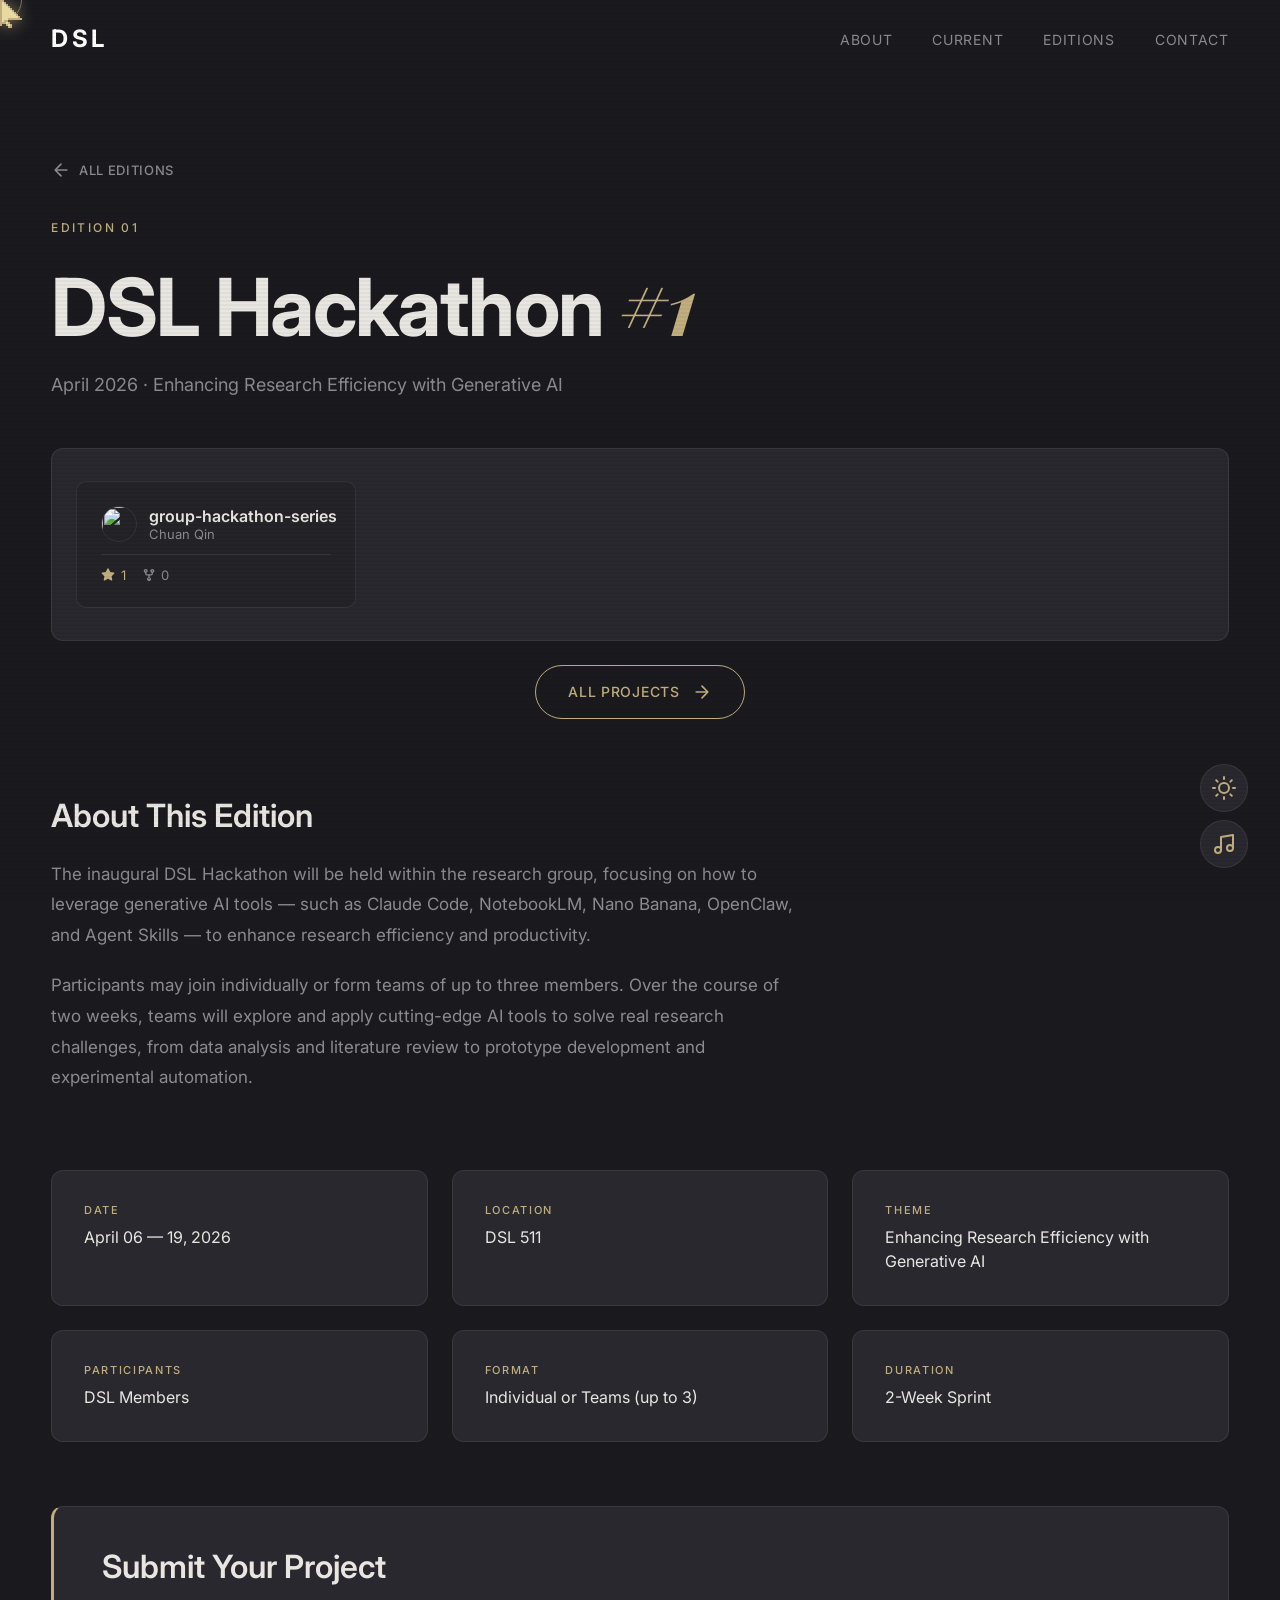
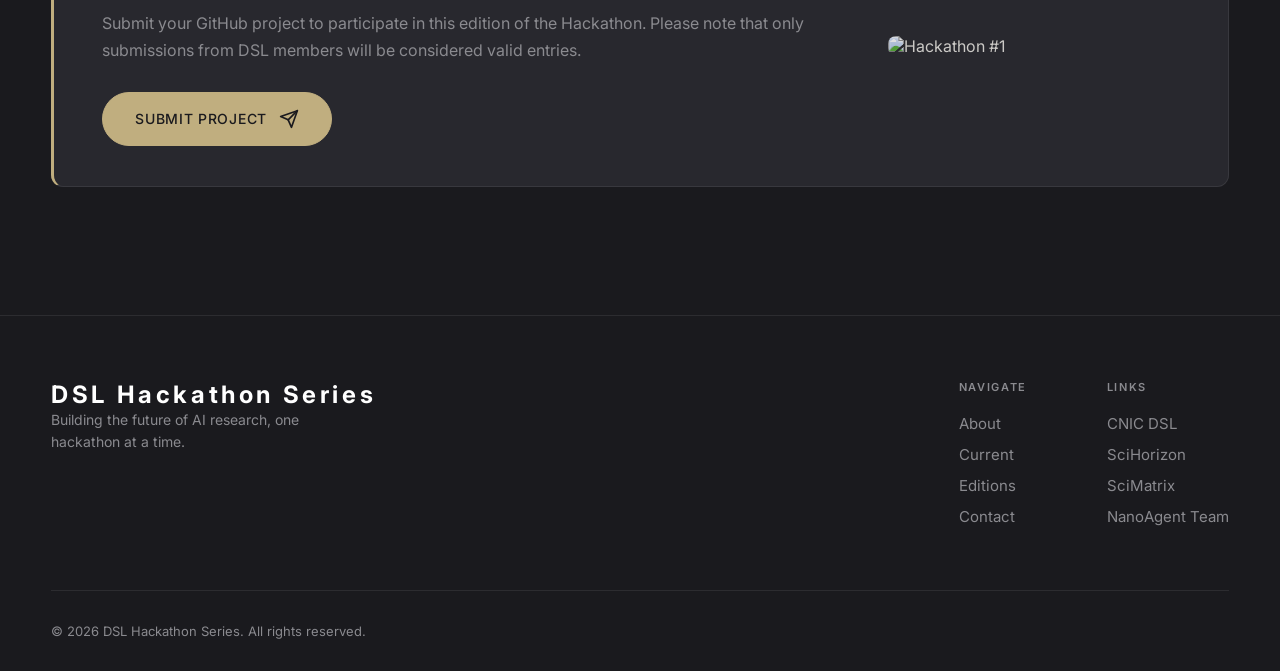
==== editions/1.html @ 3d6f3f47 "Add All Projects modal with full submission details - Add "All Projects" button below carousel - Add" ====
<!DOCTYPE html>
<html lang="en" data-theme="dark">
<head>
  <meta charset="UTF-8">
  <meta name="viewport" content="width=device-width, initial-scale=1.0">
  <title>DSL Hackathon #1 — Generative AI for Research</title>
  <link rel="icon" type="image/svg+xml" href="../favicon.svg">
  <link rel="stylesheet" href="../assets/css/style.css">
  <link rel="preconnect" href="https://fonts.googleapis.com">
  <link rel="preconnect" href="https://fonts.gstatic.com" crossorigin>
  <link href="https://fonts.googleapis.com/css2?family=Inter:wght@300;400;500;600;700&family=Playfair+Display:ital,wght@0,400;0,700;1,400&display=swap" rel="stylesheet">
</head>
<body>
  <!-- Pixel Arrow Cursor -->
  <div class="cursor-pixel" id="cursorPixel">
    <svg viewBox="0 0 12 18" fill="none" xmlns="http://www.w3.org/2000/svg" shape-rendering="crispEdges">
      <rect x="1" y="0" width="1" height="1" fill="#C0AE7F"/>
      <rect x="1" y="1" width="1" height="1" fill="#C0AE7F"/>
      <rect x="2" y="1" width="1" height="1" fill="#C0AE7F"/>
      <rect x="1" y="2" width="1" height="1" fill="#C0AE7F"/>
      <rect x="2" y="2" width="1" height="1" fill="#e8d9a0"/>
      <rect x="3" y="2" width="1" height="1" fill="#C0AE7F"/>
      <rect x="1" y="3" width="1" height="1" fill="#C0AE7F"/>
      <rect x="2" y="3" width="1" height="1" fill="#e8d9a0"/>
      <rect x="3" y="3" width="1" height="1" fill="#e8d9a0"/>
      <rect x="4" y="3" width="1" height="1" fill="#C0AE7F"/>
      <rect x="1" y="4" width="1" height="1" fill="#C0AE7F"/>
      <rect x="2" y="4" width="1" height="1" fill="#e8d9a0"/>
      <rect x="3" y="4" width="1" height="1" fill="#e8d9a0"/>
      <rect x="4" y="4" width="1" height="1" fill="#e8d9a0"/>
      <rect x="5" y="4" width="1" height="1" fill="#C0AE7F"/>
      <rect x="1" y="5" width="1" height="1" fill="#C0AE7F"/>
      <rect x="2" y="5" width="1" height="1" fill="#e8d9a0"/>
      <rect x="3" y="5" width="1" height="1" fill="#e8d9a0"/>
      <rect x="4" y="5" width="1" height="1" fill="#e8d9a0"/>
      <rect x="5" y="5" width="1" height="1" fill="#e8d9a0"/>
      <rect x="6" y="5" width="1" height="1" fill="#C0AE7F"/>
      <rect x="1" y="6" width="1" height="1" fill="#C0AE7F"/>
      <rect x="2" y="6" width="1" height="1" fill="#e8d9a0"/>
      <rect x="3" y="6" width="1" height="1" fill="#e8d9a0"/>
      <rect x="4" y="6" width="1" height="1" fill="#e8d9a0"/>
      <rect x="5" y="6" width="1" height="1" fill="#e8d9a0"/>
      <rect x="6" y="6" width="1" height="1" fill="#e8d9a0"/>
      <rect x="7" y="6" width="1" height="1" fill="#C0AE7F"/>
      <rect x="1" y="7" width="1" height="1" fill="#C0AE7F"/>
      <rect x="2" y="7" width="1" height="1" fill="#e8d9a0"/>
      <rect x="3" y="7" width="1" height="1" fill="#e8d9a0"/>
      <rect x="4" y="7" width="1" height="1" fill="#e8d9a0"/>
      <rect x="5" y="7" width="1" height="1" fill="#e8d9a0"/>
      <rect x="6" y="7" width="1" height="1" fill="#e8d9a0"/>
      <rect x="7" y="7" width="1" height="1" fill="#e8d9a0"/>
      <rect x="8" y="7" width="1" height="1" fill="#C0AE7F"/>
      <rect x="1" y="8" width="1" height="1" fill="#C0AE7F"/>
      <rect x="2" y="8" width="1" height="1" fill="#e8d9a0"/>
      <rect x="3" y="8" width="1" height="1" fill="#e8d9a0"/>
      <rect x="4" y="8" width="1" height="1" fill="#e8d9a0"/>
      <rect x="5" y="8" width="1" height="1" fill="#e8d9a0"/>
      <rect x="6" y="8" width="1" height="1" fill="#e8d9a0"/>
      <rect x="7" y="8" width="1" height="1" fill="#e8d9a0"/>
      <rect x="8" y="8" width="1" height="1" fill="#e8d9a0"/>
      <rect x="9" y="8" width="1" height="1" fill="#C0AE7F"/>
      <rect x="1" y="9" width="1" height="1" fill="#C0AE7F"/>
      <rect x="2" y="9" width="1" height="1" fill="#e8d9a0"/>
      <rect x="3" y="9" width="1" height="1" fill="#e8d9a0"/>
      <rect x="4" y="9" width="1" height="1" fill="#e8d9a0"/>
      <rect x="5" y="9" width="1" height="1" fill="#e8d9a0"/>
      <rect x="6" y="9" width="1" height="1" fill="#e8d9a0"/>
      <rect x="7" y="9" width="1" height="1" fill="#e8d9a0"/>
      <rect x="8" y="9" width="1" height="1" fill="#e8d9a0"/>
      <rect x="9" y="9" width="1" height="1" fill="#e8d9a0"/>
      <rect x="10" y="9" width="1" height="1" fill="#C0AE7F"/>
      <rect x="1" y="10" width="1" height="1" fill="#C0AE7F"/>
      <rect x="2" y="10" width="1" height="1" fill="#e8d9a0"/>
      <rect x="3" y="10" width="1" height="1" fill="#e8d9a0"/>
      <rect x="4" y="10" width="1" height="1" fill="#e8d9a0"/>
      <rect x="5" y="10" width="1" height="1" fill="#C0AE7F"/>
      <rect x="6" y="10" width="1" height="1" fill="#C0AE7F"/>
      <rect x="7" y="10" width="1" height="1" fill="#C0AE7F"/>
      <rect x="8" y="10" width="1" height="1" fill="#C0AE7F"/>
      <rect x="9" y="10" width="1" height="1" fill="#C0AE7F"/>
      <rect x="10" y="10" width="1" height="1" fill="#C0AE7F"/>
      <rect x="11" y="10" width="1" height="1" fill="#C0AE7F"/>
      <rect x="1" y="11" width="1" height="1" fill="#C0AE7F"/>
      <rect x="2" y="11" width="1" height="1" fill="#e8d9a0"/>
      <rect x="3" y="11" width="1" height="1" fill="#C0AE7F"/>
      <rect x="4" y="11" width="1" height="1" fill="#C0AE7F"/>
      <rect x="1" y="12" width="1" height="1" fill="#C0AE7F"/>
      <rect x="2" y="12" width="1" height="1" fill="#C0AE7F"/>
      <rect x="3" y="12" width="1" height="1" fill="#C0AE7F"/>
      <rect x="4" y="12" width="1" height="1" fill="#e8d9a0"/>
      <rect x="5" y="12" width="1" height="1" fill="#C0AE7F"/>
      <rect x="1" y="13" width="1" height="1" fill="#C0AE7F"/>
      <rect x="4" y="13" width="1" height="1" fill="#C0AE7F"/>
      <rect x="5" y="13" width="1" height="1" fill="#e8d9a0"/>
      <rect x="6" y="13" width="1" height="1" fill="#C0AE7F"/>
      <rect x="5" y="14" width="1" height="1" fill="#C0AE7F"/>
      <rect x="6" y="14" width="1" height="1" fill="#C0AE7F"/>
    </svg>
  </div>

  <!-- Cursor Ring + Trail -->
  <div class="cursor-follower" id="cursorFollower"></div>
  <div id="cursorTrailContainer"></div>

  <!-- Header -->
  <header class="header" id="header">
    <nav class="nav">
      <a href="../index.html" class="nav__logo">
        <span class="nav__logo-text">DSL</span>
      </a>
      <ul class="nav__links">
        <li><a href="../index.html#about" class="nav__link">About</a></li>
        <li><a href="../index.html#current" class="nav__link">Current</a></li>
        <li><a href="../index.html#editions" class="nav__link">Editions</a></li>
        <li><a href="../index.html#contact" class="nav__link">Contact</a></li>
      </ul>
      <button class="nav__menu-btn" id="menuBtn">
        <span></span>
        <span></span>
      </button>
    </nav>
  </header>

  <!-- Mobile Menu -->
  <div class="mobile-menu" id="mobileMenu">
    <ul class="mobile-menu__links">
      <li><a href="../index.html#about" class="mobile-menu__link">About</a></li>
      <li><a href="../index.html#current" class="mobile-menu__link">Current</a></li>
      <li><a href="../index.html#editions" class="mobile-menu__link">Editions</a></li>
      <li><a href="../index.html#contact" class="mobile-menu__link">Contact</a></li>
    </ul>
  </div>

  <!-- Edition Detail -->
  <main class="edition-detail">
    <!-- Hero Banner -->
    <section class="edition-detail__hero">
      <div class="container">
        <a href="../index.html#editions" class="edition-detail__back reveal-up">
          <svg width="20" height="20" viewBox="0 0 24 24" fill="none">
            <path d="M19 12H5M5 12L12 19M5 12L12 5" stroke="currentColor" stroke-width="2" stroke-linecap="round" stroke-linejoin="round"/>
          </svg>
          <span>All Editions</span>
        </a>
        <div class="edition-detail__label reveal-up" style="--delay: 0.1s">Edition 01</div>
        <h1 class="edition-detail__title reveal-up" style="--delay: 0.2s">
          DSL Hackathon <span class="text-gold">#1</span>
        </h1>
        <p class="edition-detail__subtitle reveal-up" style="--delay: 0.3s">
          April 2026 · Enhancing Research Efficiency with Generative AI
        </p>
      </div>
    </section>

    <!-- Project Showcase -->
    <section class="edition-detail__cover">
      <div class="container">
        <div class="project-carousel reveal-up" style="--delay: 0.4s" id="projectCarousel">
          <div class="project-carousel__track" id="carouselTrack"></div>
          <div class="project-carousel__fallback" id="carouselFallback" style="display: none;">
            <span>No project submissions yet — be the first to submit!</span>
          </div>
        </div>
        <div class="project-carousel__actions" id="carouselActions" style="display: none;">
          <button class="btn" id="allProjectsBtn">
            <span>All Projects</span>
            <svg width="20" height="20" viewBox="0 0 24 24" fill="none">
              <path d="M5 12H19M19 12L12 5M19 12L12 19" stroke="currentColor" stroke-width="2" stroke-linecap="round" stroke-linejoin="round"/>
            </svg>
          </button>
        </div>
      </div>
    </section>

    <!-- Introduction -->
    <section class="edition-detail__content">
      <div class="container">
        <div class="edition-detail__intro reveal-up" style="--delay: 0.1s">
          <h2 class="edition-detail__section-title">About This Edition</h2>
          <p>
            The inaugural DSL Hackathon will be held within the research group, focusing on how to leverage generative AI tools — such as Claude Code, NotebookLM, Nano Banana, OpenClaw, and Agent Skills — to enhance research efficiency and productivity.
          </p>
          <p>
            Participants may join individually or form teams of up to three members. Over the course of two weeks, teams will explore and apply cutting-edge AI tools to solve real research challenges, from data analysis and literature review to prototype development and experimental automation.
          </p>
        </div>

        <!-- Details Grid -->
        <div class="edition-detail__info-grid reveal-up" style="--delay: 0.2s">
          <div class="edition-detail__info-card">
            <span class="edition-detail__info-label">Date</span>
            <span class="edition-detail__info-value">April 06 — 19, 2026</span>
          </div>
          <div class="edition-detail__info-card">
            <span class="edition-detail__info-label">Location</span>
            <span class="edition-detail__info-value">DSL 511</span>
          </div>
          <div class="edition-detail__info-card">
            <span class="edition-detail__info-label">Theme</span>
            <span class="edition-detail__info-value">Enhancing Research Efficiency with Generative AI</span>
          </div>
          <div class="edition-detail__info-card">
            <span class="edition-detail__info-label">Participants</span>
            <span class="edition-detail__info-value">DSL Members</span>
          </div>
          <div class="edition-detail__info-card">
            <span class="edition-detail__info-label">Format</span>
            <span class="edition-detail__info-value">Individual or Teams (up to 3)</span>
          </div>
          <div class="edition-detail__info-card">
            <span class="edition-detail__info-label">Duration</span>
            <span class="edition-detail__info-value">2-Week Sprint</span>
          </div>
        </div>

        <!-- Submit Project -->
        <div class="edition-detail__submit reveal-up" style="--delay: 0.3s">
          <div class="edition-detail__submit-content">
            <h2 class="edition-detail__section-title">Submit Your Project</h2>
            <p class="edition-detail__submit-desc">
              Submit your GitHub project to participate in this edition of the Hackathon. Please note that only submissions from DSL members will be considered valid entries.
            </p>
            <button class="btn btn--primary" id="submitProjectBtn">
              <span>Submit Project</span>
              <svg width="20" height="20" viewBox="0 0 24 24" fill="none">
                <path d="M22 2L11 13" stroke="currentColor" stroke-width="2" stroke-linecap="round" stroke-linejoin="round"/>
                <path d="M22 2L15 22L11 13L2 9L22 2Z" stroke="currentColor" stroke-width="2" stroke-linecap="round" stroke-linejoin="round"/>
              </svg>
            </button>
          </div>
          <div class="edition-detail__submit-visual">
            <img src="../assets/img/edition1-img2.png" alt="Hackathon #1" class="edition-detail__submit-img">
          </div>
        </div>
      </div>
    </section>
  </main>

  <!-- All Projects Modal -->
  <div class="modal-overlay" id="allProjectsModal">
    <div class="modal modal--wide">
      <div class="modal__header">
        <h3 class="modal__title">All Projects</h3>
        <button class="modal__close" id="allProjectsClose" aria-label="Close modal">
          <svg width="24" height="24" viewBox="0 0 24 24" fill="none">
            <path d="M18 6L6 18M6 6l12 12" stroke="currentColor" stroke-width="2" stroke-linecap="round" stroke-linejoin="round"/>
          </svg>
        </button>
      </div>
      <div class="modal__body" id="allProjectsList"></div>
    </div>
  </div>

  <!-- Submit Project Modal -->
  <div class="modal-overlay" id="submitModal">
    <div class="modal">
      <div class="modal__header">
        <h3 class="modal__title">Submit Project</h3>
        <button class="modal__close" id="modalClose" aria-label="Close modal">
          <svg width="24" height="24" viewBox="0 0 24 24" fill="none">
            <path d="M18 6L6 18M6 6l12 12" stroke="currentColor" stroke-width="2" stroke-linecap="round" stroke-linejoin="round"/>
          </svg>
        </button>
      </div>
      <form id="submitForm" novalidate>
        <div class="modal__body">
          <div class="form-group">
            <label class="form-label" for="githubUrl">GitHub Project URL <span class="form-required">*</span></label>
            <input class="form-input" type="url" id="githubUrl" placeholder="https://github.com/username/repo" required>
            <span class="form-error" id="githubUrlError">Please enter a valid GitHub URL</span>
          </div>
          <div class="form-group">
            <label class="form-label" for="projectLead">Project Lead <span class="form-required">*</span></label>
            <input class="form-input" type="text" id="projectLead" placeholder="Your name" required>
            <span class="form-error" id="projectLeadError">Project lead is required</span>
          </div>
          <div class="form-group">
            <label class="form-label" for="participants">Participants</label>
            <input class="form-input" type="text" id="participants" placeholder="Comma-separated names (optional)">
          </div>
          <div class="form-group">
            <label class="form-label" for="projectDesc">Project Description</label>
            <textarea class="form-input form-textarea" id="projectDesc" rows="4" placeholder="Brief description of your project (optional)"></textarea>
          </div>
        </div>
        <div class="modal__footer">
          <button type="button" class="btn btn--outline" id="modalCancel">Cancel</button>
          <button type="submit" class="btn btn--primary">Submit</button>
        </div>
      </form>
    </div>
  </div>

  <!-- Toast Notification -->
  <div class="toast" id="toast"></div>

  <!-- Footer -->
  <footer class="footer">
    <div class="container">
      <div class="footer__top">
        <div class="footer__brand">
          <span class="nav__logo-text">DSL Hackathon Series</span>
          <p class="footer__tagline">Building the future of AI research, one hackathon at a time.</p>
        </div>
        <div class="footer__links">
          <div class="footer__col">
            <h4 class="footer__col-title">Navigate</h4>
            <a href="../index.html#about">About</a>
            <a href="../index.html#current">Current</a>
            <a href="../index.html#editions">Editions</a>
            <a href="../index.html#contact">Contact</a>
          </div>
          <div class="footer__col">
            <h4 class="footer__col-title">Links</h4>
            <a href="https://www.bigdatamining.cn/" target="_blank" rel="noopener">CNIC DSL</a>
            <a href="https://www.scihorizon.cn/" target="_blank" rel="noopener">SciHorizon</a>
            <a href="https://www.scimatrix.cn/" target="_blank" rel="noopener">SciMatrix</a>
            <a href="https://nanoagentteam.github.io/" target="_blank" rel="noopener">NanoAgent Team</a>
          </div>
        </div>
      </div>
      <div class="footer__bottom">
        <span>&copy; 2026 DSL Hackathon Series. All rights reserved.</span>
      </div>
    </div>
  </footer>

  <!-- Theme Toggle -->
  <button class="theme-toggle" id="themeToggle" aria-label="Toggle theme">
    <svg class="theme-icon-light" width="24" height="24" viewBox="0 0 24 24" fill="none">
      <circle cx="12" cy="12" r="5" stroke="currentColor" stroke-width="2"/>
      <path d="M12 1v2M12 21v2M4.22 4.22l1.42 1.42M18.36 18.36l1.42 1.42M1 12h2M21 12h2M4.22 19.78l1.42-1.42M18.36 5.64l1.42-1.42" stroke="currentColor" stroke-width="2" stroke-linecap="round"/>
    </svg>
    <svg class="theme-icon-dark" width="24" height="24" viewBox="0 0 24 24" fill="none">
      <path d="M21 12.79A9 9 0 1 1 11.21 3 7 7 0 0 0 21 12.79z" stroke="currentColor" stroke-width="2" stroke-linecap="round" stroke-linejoin="round"/>
    </svg>
  </button>

  <!-- Background Music -->
  <audio id="bgMusic" loop preload="auto">
    <source src="../assets/audio/fever.mp3" type="audio/mpeg">
  </audio>
  <button class="music-toggle" id="musicToggle" aria-label="Toggle music">
    <svg class="music-icon-on" width="24" height="24" viewBox="0 0 24 24" fill="none">
      <path d="M9 18V5l12-2v13" stroke="currentColor" stroke-width="2" stroke-linecap="round" stroke-linejoin="round"/>
      <circle cx="6" cy="18" r="3" stroke="currentColor" stroke-width="2"/>
      <circle cx="18" cy="16" r="3" stroke="currentColor" stroke-width="2"/>
    </svg>
    <svg class="music-icon-off" width="24" height="24" viewBox="0 0 24 24" fill="none" style="display:none">
      <path d="M9 18V5l12-2v13" stroke="currentColor" stroke-width="2" stroke-linecap="round" stroke-linejoin="round" opacity="0.3"/>
      <circle cx="6" cy="18" r="3" stroke="currentColor" stroke-width="2" opacity="0.3"/>
      <circle cx="18" cy="16" r="3" stroke="currentColor" stroke-width="2" opacity="0.3"/>
      <line x1="3" y1="3" x2="21" y2="21" stroke="currentColor" stroke-width="2" stroke-linecap="round"/>
    </svg>
  </button>

  <script src="../assets/js/main.js"></script>
</body>
</html>
---- assets/css/style.css ----
/* ========================================
   DSL Hackathon Series — EPIC-inspired Design
   Color palette: Dark charcoal #1a1a1e, Gold accent #C0AE7F
   ======================================== */

/* ---------- Reset & Base ---------- */
*, *::before, *::after {
  margin: 0;
  padding: 0;
  box-sizing: border-box;
}

:root {
  --bg: #1a1a1e;
  --bg-light: #232328;
  --bg-card: #28282e;
  --text: #e8e6e1;
  --text-muted: #8a8a8f;
  --gold: #C0AE7F;
  --gold-light: #d4c79e;
  --white: #ffffff;
  --border: rgba(255, 255, 255, 0.08);
  --font-sans: 'Inter', -apple-system, BlinkMacSystemFont, sans-serif;
  --font-serif: 'Playfair Display', Georgia, serif;
  --ease: cubic-bezier(0.16, 1, 0.3, 1);
  --ease-out: cubic-bezier(0.33, 1, 0.68, 1);
}

[data-theme="light"] {
  --bg: #f5f3ee;
  --bg-light: #ebe8e0;
  --bg-card: #ffffff;
  --text: #2a2a2e;
  --text-muted: #6a6a6f;
  --gold: #9a8a5a;
  --gold-light: #b5a472;
  --white: #1a1a1e;
  --border: rgba(0, 0, 0, 0.08);
}

html {
  scroll-behavior: smooth;
  font-size: 16px;
}

body {
  font-family: var(--font-sans);
  background: var(--bg);
  color: var(--text);
  overflow-x: hidden;
  transition: background 0.4s ease, color 0.4s ease;
  -webkit-font-smoothing: antialiased;
  -moz-osx-font-smoothing: grayscale;
}

a {
  text-decoration: none;
  color: inherit;
}

img {
  max-width: 100%;
  display: block;
}

em {
  font-family: var(--font-serif);
  font-style: italic;
  color: var(--gold);
}

.container {
  max-width: 1280px;
  margin: 0 auto;
  padding: 0 clamp(1.5rem, 4vw, 4rem);
}

/* ---------- Global Pixel Cursor ---------- */
body, body * {
  cursor: none !important;
}

/* ---------- Pixel Mouse Cursor ---------- */
.cursor-pixel {
  position: fixed;
  pointer-events: none;
  z-index: 10000;
  transform: translate(-2px, -2px);
  image-rendering: pixelated;
  transition: none;
}

.cursor-pixel svg {
  width: 24px;
  height: 36px;
  filter: drop-shadow(0 0 8px rgba(192, 174, 127, 0.7));
  transition: filter 0.2s ease, transform 0.2s ease;
}

.cursor-pixel.hover svg {
  filter: drop-shadow(0 0 12px rgba(192, 174, 127, 1)) drop-shadow(0 0 24px rgba(192, 174, 127, 0.4));
  transform: scale(1.15);
}

/* ---------- Cursor Trail / Glitch Ring ---------- */
.cursor-follower {
  position: fixed;
  width: 44px;
  height: 44px;
  border: 1.5px solid var(--gold);
  border-radius: 50%;
  pointer-events: none;
  z-index: 9998;
  transform: translate(-50%, -50%) scale(0);
  transition: width 0.3s var(--ease), height 0.3s var(--ease), border-color 0.3s ease, opacity 0.3s ease;
  opacity: 0;
  box-shadow: 0 0 15px rgba(192, 174, 127, 0.15), inset 0 0 15px rgba(192, 174, 127, 0.05);
}

.cursor-follower.active {
  transform: translate(-50%, -50%) scale(1);
  opacity: 0.6;
}

.cursor-follower.hover {
  width: 72px;
  height: 72px;
  border-color: var(--gold-light);
  opacity: 0.9;
  box-shadow: 0 0 30px rgba(192, 174, 127, 0.25), inset 0 0 20px rgba(192, 174, 127, 0.08);
}

/* ---------- Hacker Scanline Overlay ---------- */
body::after {
  content: '';
  position: fixed;
  inset: 0;
  z-index: 9990;
  pointer-events: none;
  background: repeating-linear-gradient(
    0deg,
    transparent,
    transparent 2px,
    rgba(0, 0, 0, 0.03) 2px,
    rgba(0, 0, 0, 0.03) 4px
  );
}

/* ---------- Cursor Glitch Trail Particles ---------- */
.cursor-trail-dot {
  position: fixed;
  width: 3px;
  height: 3px;
  background: var(--gold);
  pointer-events: none;
  z-index: 9997;
  opacity: 0;
  image-rendering: pixelated;
}

@media (pointer: coarse) {
  body, body * { cursor: auto !important; }
  .cursor-pixel,
  .cursor-follower,
  .cursor-trail-dot { display: none; }
  body::after { display: none; }
}

/* ---------- Header ---------- */
.header {
  position: fixed;
  top: 0;
  left: 0;
  right: 0;
  z-index: 100;
  padding: 1.5rem 0;
  transition: background 0.4s ease, padding 0.4s ease, backdrop-filter 0.4s ease;
}

.header.scrolled {
  background: color-mix(in srgb, var(--bg) 85%, transparent);
  backdrop-filter: blur(20px);
  -webkit-backdrop-filter: blur(20px);
  padding: 1rem 0;
  border-bottom: 1px solid var(--border);
}

.nav {
  max-width: 1280px;
  margin: 0 auto;
  padding: 0 clamp(1.5rem, 4vw, 4rem);
  display: flex;
  align-items: center;
  justify-content: space-between;
}

.nav__logo {
  display: flex;
  align-items: center;
  gap: 0.25rem;
  z-index: 101;
}

.nav__logo-text {
  font-size: 1.5rem;
  font-weight: 700;
  letter-spacing: 0.15em;
  color: var(--white);
}

.nav__logo-dot {
  width: 8px;
  height: 8px;
  background: var(--gold);
  border-radius: 50%;
  display: inline-block;
}

.nav__links {
  display: flex;
  list-style: none;
  gap: 2.5rem;
}

.nav__link {
  font-size: 0.875rem;
  font-weight: 400;
  letter-spacing: 0.05em;
  text-transform: uppercase;
  color: var(--text-muted);
  transition: color 0.3s ease;
  position: relative;
}

.nav__link::after {
  content: '';
  position: absolute;
  bottom: -4px;
  left: 0;
  width: 0;
  height: 1px;
  background: var(--gold);
  transition: width 0.4s var(--ease);
}

.nav__link:hover {
  color: var(--white);
}

.nav__link:hover::after {
  width: 100%;
}

.nav__menu-btn {
  display: none;
  flex-direction: column;
  gap: 6px;
  background: none;
  border: none;
  cursor: pointer;
  padding: 8px;
  z-index: 101;
}

.nav__menu-btn span {
  display: block;
  width: 28px;
  height: 2px;
  background: var(--white);
  transition: transform 0.3s ease, opacity 0.3s ease;
}

.nav__menu-btn.active span:first-child {
  transform: translateY(4px) rotate(45deg);
}

.nav__menu-btn.active span:last-child {
  transform: translateY(-4px) rotate(-45deg);
}

/* ---------- Mobile Menu ---------- */
.mobile-menu {
  position: fixed;
  inset: 0;
  background: var(--bg);
  z-index: 99;
  display: flex;
  align-items: center;
  justify-content: center;
  opacity: 0;
  pointer-events: none;
  transition: opacity 0.4s ease;
}

.mobile-menu.active {
  opacity: 1;
  pointer-events: all;
}

.mobile-menu__links {
  list-style: none;
  text-align: center;
  display: flex;
  flex-direction: column;
  gap: 2rem;
}

.mobile-menu__link {
  font-size: 2.5rem;
  font-weight: 300;
  letter-spacing: 0.05em;
  color: var(--text);
  transition: color 0.3s ease;
}

.mobile-menu__link:hover {
  color: var(--gold);
}

/* ---------- Hero Section ---------- */
.hero {
  position: relative;
  min-height: 100vh;
  display: flex;
  align-items: center;
  padding: 8rem 0 4rem;
  overflow: hidden;
}

.hero__bg {
  position: absolute;
  inset: 0;
  z-index: 0;
}

.hero__bg canvas {
  width: 100%;
  height: 100%;
}

.hero__content {
  position: relative;
  z-index: 1;
  max-width: 1280px;
  margin: 0 auto;
  padding: 0 clamp(1.5rem, 4vw, 4rem);
}

.hero__label {
  display: inline-block;
  font-size: 0.75rem;
  font-weight: 500;
  letter-spacing: 0.2em;
  text-transform: uppercase;
  color: var(--gold);
  margin-bottom: 2rem;
  padding: 0.5rem 1.25rem;
  border: 1px solid rgba(192, 174, 127, 0.3);
  border-radius: 100px;
}

.hero__title {
  display: flex;
  flex-direction: column;
  font-size: clamp(3.5rem, 10vw, 8rem);
  font-weight: 700;
  line-height: 1;
  letter-spacing: -0.03em;
  margin-bottom: 2rem;
}

.hero__title span {
  display: block;
}

.hero__title--outline {
  -webkit-text-stroke: 1.5px var(--text);
  color: transparent;
  font-family: var(--font-serif);
  font-weight: 400;
  font-style: italic;
}

.hero__subtitle {
  max-width: 480px;
  font-size: 1.125rem;
  line-height: 1.7;
  color: var(--text-muted);
  margin-bottom: 3rem;
}

.hero__cta {
  display: inline-flex;
  align-items: center;
  gap: 0.75rem;
  font-size: 0.875rem;
  font-weight: 500;
  letter-spacing: 0.05em;
  text-transform: uppercase;
  color: var(--gold);
  transition: gap 0.3s var(--ease);
}

.hero__cta:hover {
  gap: 1.25rem;
}

.hero__cta svg {
  transition: transform 0.3s var(--ease);
}

.hero__cta:hover svg {
  transform: translate(4px, -4px);
}

.hero__scroll-indicator {
  position: absolute;
  bottom: 2rem;
  left: 50%;
  transform: translateX(-50%);
  display: flex;
  flex-direction: column;
  align-items: center;
  gap: 0.75rem;
  z-index: 1;
}

.hero__scroll-indicator span {
  font-size: 0.625rem;
  letter-spacing: 0.2em;
  text-transform: uppercase;
  color: var(--text-muted);
}

.hero__scroll-line {
  width: 1px;
  height: 48px;
  background: linear-gradient(to bottom, var(--gold), transparent);
  animation: scrollPulse 2s ease-in-out infinite;
}

@keyframes scrollPulse {
  0%, 100% { opacity: 0.3; transform: scaleY(0.5); }
  50% { opacity: 1; transform: scaleY(1); }
}

/* ---------- Sections ---------- */
.section {
  padding: clamp(5rem, 12vw, 10rem) 0;
}

.section__header {
  margin-bottom: clamp(3rem, 6vw, 5rem);
}

.section__label {
  display: inline-block;
  font-size: 0.75rem;
  font-weight: 500;
  letter-spacing: 0.2em;
  text-transform: uppercase;
  color: var(--gold);
  margin-bottom: 1.5rem;
}

.section__title {
  font-size: clamp(1.75rem, 4vw, 2.75rem);
  font-weight: 300;
  line-height: 1.4;
  max-width: 700px;
}

.section__desc {
  font-size: 1.0625rem;
  line-height: 1.8;
  color: var(--text-muted);
  max-width: 640px;
  margin-top: 1.25rem;
}

/* ---------- About ---------- */
.about__grid {
  display: grid;
  grid-template-columns: repeat(2, 1fr);
  gap: 2rem;
}

.about__card {
  padding: 2.5rem;
  background: var(--bg-card);
  border: 1px solid var(--border);
  border-radius: 12px;
  transition: transform 0.5s var(--ease), border-color 0.5s ease;
}

.about__card:hover {
  transform: translateY(-8px);
  border-color: rgba(192, 174, 127, 0.2);
}

.about__card-number {
  font-size: 0.75rem;
  font-weight: 600;
  color: var(--gold);
  margin-bottom: 1.5rem;
  letter-spacing: 0.1em;
}

.about__card-title {
  font-size: 1.375rem;
  font-weight: 600;
  margin-bottom: 1rem;
}

.about__card-text {
  font-size: 0.9375rem;
  line-height: 1.7;
  color: var(--text-muted);
}

/* ---------- Current Edition ---------- */
.current__layout {
  display: grid;
  grid-template-columns: 1fr 1fr;
  gap: clamp(3rem, 6vw, 6rem);
  align-items: center;
}

.current__title {
  font-size: clamp(2rem, 4.5vw, 3.25rem);
  font-weight: 700;
  line-height: 1.15;
  margin-bottom: 1.5rem;
}

.text-gold {
  color: var(--gold);
  font-family: var(--font-serif);
  font-style: italic;
}

.current__desc {
  font-size: 1rem;
  line-height: 1.8;
  color: var(--text-muted);
  margin-bottom: 2.5rem;
}

.current__details {
  display: grid;
  grid-template-columns: 1fr 1fr;
  gap: 1.5rem;
  margin-bottom: 2.5rem;
  padding: 2rem;
  background: var(--bg-card);
  border: 1px solid var(--border);
  border-radius: 12px;
}

.current__detail-label {
  display: block;
  font-size: 0.6875rem;
  font-weight: 500;
  letter-spacing: 0.15em;
  text-transform: uppercase;
  color: var(--gold);
  margin-bottom: 0.375rem;
}

.current__detail-value {
  font-size: 0.9375rem;
  font-weight: 400;
  color: var(--text);
}

/* Current Visual */
.current__visual-inner {
  position: relative;
  aspect-ratio: 1;
  max-width: 480px;
  margin-left: auto;
}

.current__visual-grid {
  display: grid;
  grid-template-columns: repeat(3, 1fr);
  gap: 8px;
  width: 100%;
  height: 100%;
}

.current__visual-cell {
  background: var(--bg-card);
  border: 1px solid var(--border);
  border-radius: 8px;
  animation: cellPulse 4s ease-in-out infinite;
  animation-delay: calc(var(--i) * 0.3s);
}

@keyframes cellPulse {
  0%, 100% { background: var(--bg-card); }
  50% { background: rgba(192, 174, 127, 0.08); border-color: rgba(192, 174, 127, 0.15); }
}

.current__visual-overlay {
  position: absolute;
  inset: 0;
  display: flex;
  align-items: center;
  justify-content: center;
}

.current__visual-year {
  font-size: clamp(5rem, 12vw, 8rem);
  font-weight: 700;
  font-family: var(--font-serif);
  font-style: italic;
  color: transparent;
  -webkit-text-stroke: 1px rgba(192, 174, 127, 0.25);
}

/* ---------- Button ---------- */
.btn {
  display: inline-flex;
  align-items: center;
  gap: 0.75rem;
  padding: 1rem 2rem;
  font-size: 0.875rem;
  font-weight: 500;
  letter-spacing: 0.05em;
  text-transform: uppercase;
  border-radius: 100px;
  transition: all 0.4s var(--ease);
  border: 1px solid var(--gold);
  color: var(--gold);
  background: transparent;
  cursor: pointer;
  font-family: var(--font-sans);
}

.btn:hover {
  background: var(--gold);
  color: var(--bg);
}

.btn:hover svg {
  transform: translateX(4px);
}

.btn svg {
  transition: transform 0.3s var(--ease);
}

.btn--primary {
  background: var(--gold);
  color: var(--bg);
}

.btn--primary:hover {
  background: var(--gold-light);
}

.btn--outline {
  border-color: var(--border);
  color: var(--text);
}

.btn--outline:hover {
  border-color: var(--text);
  background: transparent;
  color: var(--white);
}

/* ---------- Marquee ---------- */
.marquee {
  padding: 2rem 0;
  border-top: 1px solid var(--border);
  border-bottom: 1px solid var(--border);
  overflow: hidden;
}

.marquee__track {
  display: flex;
  width: max-content;
  animation: marquee 30s linear infinite;
}

.marquee__content {
  display: flex;
  align-items: center;
  gap: 3rem;
  padding-right: 3rem;
  font-size: 1rem;
  font-weight: 300;
  letter-spacing: 0.1em;
  text-transform: uppercase;
  color: var(--text-muted);
  white-space: nowrap;
}

.marquee__dot {
  width: 6px;
  height: 6px;
  background: var(--gold);
  border-radius: 50%;
  flex-shrink: 0;
}

@keyframes marquee {
  0% { transform: translateX(0); }
  100% { transform: translateX(-50%); }
}

/* ---------- Past Editions ---------- */
.editions__list {
  display: flex;
  flex-direction: column;
}

.edition-card {
  display: flex;
  align-items: center;
  justify-content: space-between;
  padding: 2rem 0;
  border-bottom: 1px solid var(--border);
  transition: all 0.4s var(--ease);
  cursor: pointer;
}

.edition-card:first-child {
  border-top: 1px solid var(--border);
}

.edition-card:hover {
  padding-left: 1.5rem;
}

.edition-card:hover .edition-card__title {
  color: var(--gold);
}

.edition-card:hover .edition-card__arrow {
  background: var(--gold);
  color: var(--bg);
  transform: rotate(0deg);
}

.edition-card__left {
  display: flex;
  align-items: center;
  gap: 2rem;
}

.edition-card__number {
  font-size: 0.75rem;
  font-weight: 500;
  color: var(--text-muted);
  letter-spacing: 0.1em;
  min-width: 2rem;
}

.edition-card__title {
  font-size: clamp(1.125rem, 2.5vw, 1.5rem);
  font-weight: 500;
  transition: color 0.3s ease;
}

.edition-card__theme {
  font-size: 0.8125rem;
  color: var(--text-muted);
  padding: 0.25rem 0.75rem;
  border: 1px solid var(--border);
  border-radius: 100px;
  margin-left: 1rem;
}

.edition-card__right {
  display: flex;
  align-items: center;
  gap: 2rem;
}

.edition-card__date {
  font-size: 0.875rem;
  color: var(--text-muted);
}

.edition-card__arrow {
  width: 44px;
  height: 44px;
  display: flex;
  align-items: center;
  justify-content: center;
  border: 1px solid var(--border);
  border-radius: 50%;
  color: var(--text-muted);
  transform: rotate(-45deg);
  transition: all 0.4s var(--ease);
}

/* ---------- Stats ---------- */
.stats {
  border-top: 1px solid var(--border);
}

.stats__grid {
  display: grid;
  grid-template-columns: repeat(4, 1fr);
  gap: 2rem;
  text-align: center;
}

.stats__item {
  padding: 2rem;
}

.stats__number {
  font-size: clamp(2.5rem, 6vw, 4rem);
  font-weight: 700;
  font-family: var(--font-serif);
  color: var(--gold);
  display: inline;
}

.stats__suffix {
  font-size: clamp(1.5rem, 3vw, 2rem);
  font-weight: 300;
  color: var(--gold);
}

.stats__label {
  display: block;
  font-size: 0.8125rem;
  letter-spacing: 0.1em;
  text-transform: uppercase;
  color: var(--text-muted);
  margin-top: 0.75rem;
}

/* ---------- CTA ---------- */
.cta__inner {
  text-align: center;
  padding: clamp(4rem, 8vw, 6rem);
  background: var(--bg-card);
  border: 1px solid var(--border);
  border-radius: 20px;
  position: relative;
  overflow: hidden;
}

.cta__inner::before {
  content: '';
  position: absolute;
  top: -50%;
  left: -50%;
  width: 200%;
  height: 200%;
  background: radial-gradient(circle at center, rgba(192, 174, 127, 0.04), transparent 60%);
  pointer-events: none;
}

.cta__title {
  font-size: clamp(2rem, 5vw, 3.5rem);
  font-weight: 300;
  line-height: 1.2;
  margin-bottom: 1.5rem;
  position: relative;
}

.cta__text {
  font-size: 1.0625rem;
  line-height: 1.7;
  color: var(--text-muted);
  max-width: 480px;
  margin: 0 auto 2.5rem;
  position: relative;
}

.cta__actions {
  display: flex;
  gap: 1rem;
  justify-content: center;
  position: relative;
}

/* ---------- Footer ---------- */
.footer {
  padding: 4rem 0 2rem;
  border-top: 1px solid var(--border);
}

.footer__top {
  display: flex;
  justify-content: space-between;
  margin-bottom: 4rem;
}

.footer__logo {
  display: flex;
  align-items: center;
  gap: 0.25rem;
  margin-bottom: 1rem;
}

.footer__tagline {
  font-size: 0.875rem;
  color: var(--text-muted);
  max-width: 280px;
  line-height: 1.6;
}

.footer__links {
  display: flex;
  gap: 5rem;
}

.footer__col {
  display: flex;
  flex-direction: column;
  gap: 0.75rem;
}

.footer__col-title {
  font-size: 0.6875rem;
  font-weight: 600;
  letter-spacing: 0.15em;
  text-transform: uppercase;
  color: var(--text-muted);
  margin-bottom: 0.5rem;
}

.footer__col a {
  font-size: 0.9375rem;
  color: var(--text-muted);
  transition: color 0.3s ease;
}

.footer__col a:hover {
  color: var(--white);
}

.footer__bottom {
  display: flex;
  justify-content: space-between;
  padding-top: 2rem;
  border-top: 1px solid var(--border);
  font-size: 0.8125rem;
  color: var(--text-muted);
}

/* ---------- Reveal Animation ---------- */
.reveal-up {
  opacity: 0;
  transform: translateY(40px);
  transition: opacity 0.8s var(--ease), transform 0.8s var(--ease);
  transition-delay: var(--delay, 0s);
}

.reveal-up.visible {
  opacity: 1;
  transform: translateY(0);
}

/* ---------- Responsive ---------- */
@media (max-width: 1024px) {
  .about__grid {
    grid-template-columns: 1fr;
  }

  .current__layout {
    grid-template-columns: 1fr;
  }

  .current__visual-inner {
    max-width: 360px;
    margin: 0 auto;
  }

  .stats__grid {
    grid-template-columns: repeat(2, 1fr);
  }
}

@media (max-width: 768px) {
  .nav__links {
    display: none;
  }

  .nav__menu-btn {
    display: flex;
  }

  .current__details {
    grid-template-columns: 1fr;
  }

  .edition-card__left {
    flex-wrap: wrap;
    gap: 0.75rem;
  }

  .edition-card__theme {
    margin-left: 0;
  }

  .edition-card__right {
    gap: 1rem;
  }

  .edition-card__date {
    display: none;
  }

  .footer__top {
    flex-direction: column;
    gap: 3rem;
  }

  .footer__links {
    gap: 3rem;
  }

  .footer__bottom {
    flex-direction: column;
    gap: 0.5rem;
  }

  .cta__actions {
    flex-direction: column;
    align-items: center;
  }

  .stats__grid {
    grid-template-columns: 1fr 1fr;
  }
}

@media (max-width: 480px) {
  .hero__title {
    font-size: clamp(2.5rem, 12vw, 4rem);
  }

  .stats__grid {
    grid-template-columns: 1fr;
  }
}

/* ---------- Music Toggle ---------- */
.music-toggle {
  position: fixed;
  bottom: 2rem;
  right: 2rem;
  z-index: 200;
  width: 48px;
  height: 48px;
  display: flex;
  align-items: center;
  justify-content: center;
  background: var(--bg-card);
  border: 1px solid var(--border);
  border-radius: 50%;
  color: var(--gold);
  cursor: pointer;
  transition: all 0.3s ease;
}

.music-toggle:hover {
  border-color: var(--gold);
  box-shadow: 0 0 20px rgba(192, 174, 127, 0.2);
}

/* ---------- Theme Toggle ---------- */
.theme-toggle {
  position: fixed;
  bottom: 5.5rem;
  right: 2rem;
  z-index: 200;
  width: 48px;
  height: 48px;
  display: flex;
  align-items: center;
  justify-content: center;
  background: var(--bg-card);
  border: 1px solid var(--border);
  border-radius: 50%;
  color: var(--gold);
  cursor: pointer;
  transition: all 0.3s ease;
}

.theme-toggle:hover {
  border-color: var(--gold);
  box-shadow: 0 0 20px rgba(192, 174, 127, 0.2);
}

.theme-icon-light,
.theme-icon-dark {
  display: none;
}

[data-theme="dark"] .theme-icon-light,
:root:not([data-theme]) .theme-icon-light {
  display: block;
}

[data-theme="light"] .theme-icon-dark {
  display: block;
}

[data-theme="light"] .theme-icon-light {
  display: none;
}

/* ---------- Edition Detail Page ---------- */
.edition-detail__hero {
  padding: 10rem 0 3rem;
}

.edition-detail__back {
  display: inline-flex;
  align-items: center;
  gap: 0.5rem;
  font-size: 0.8125rem;
  font-weight: 500;
  letter-spacing: 0.05em;
  text-transform: uppercase;
  color: var(--text-muted);
  margin-bottom: 2.5rem;
  transition: color 0.3s ease, gap 0.3s var(--ease);
}

.edition-detail__back:hover {
  color: var(--gold);
  gap: 0.75rem;
}

.edition-detail__label {
  font-size: 0.75rem;
  font-weight: 500;
  letter-spacing: 0.2em;
  text-transform: uppercase;
  color: var(--gold);
  margin-bottom: 1.5rem;
}

.edition-detail__title {
  font-size: clamp(2.5rem, 8vw, 5rem);
  font-weight: 700;
  line-height: 1.1;
  letter-spacing: -0.02em;
  margin-bottom: 1.25rem;
}

.edition-detail__subtitle {
  font-size: 1.125rem;
  color: var(--text-muted);
  line-height: 1.6;
}

.edition-detail__cover {
  padding: 0 0 clamp(3rem, 6vw, 5rem);
}

.edition-detail__image-placeholder {
  width: 100%;
  aspect-ratio: 16 / 9;
  background: var(--bg-card);
  border: 1px solid var(--border);
  border-radius: 12px;
  display: flex;
  align-items: center;
  justify-content: center;
  overflow: hidden;
}

.edition-detail__image-placeholder span {
  font-size: 1rem;
  letter-spacing: 0.1em;
  text-transform: uppercase;
  color: var(--text-muted);
}

.edition-detail__image-placeholder img {
  width: 100%;
  height: 100%;
  object-fit: cover;
}

/* ---------- Project Carousel ---------- */
.project-carousel {
  width: 100%;
  overflow: hidden;
  border-radius: 12px;
  border: 1px solid var(--border);
  background: var(--bg-card);
  padding: 2rem 0;
}

.project-carousel__track {
  display: flex;
  gap: 1.5rem;
  width: max-content;
  padding: 0 1.5rem;
  animation: carouselScroll 30s linear infinite;
}

.project-carousel__track:hover {
  animation-play-state: paused;
}

@keyframes carouselScroll {
  0% { transform: translateX(0); }
  100% { transform: translateX(-50%); }
}

.project-carousel__fallback {
  width: 100%;
  padding: 3rem;
  text-align: center;
  font-size: 1rem;
  letter-spacing: 0.1em;
  text-transform: uppercase;
  color: var(--text-muted);
}

.project-card {
  flex-shrink: 0;
  width: 280px;
  padding: 1.5rem;
  background: var(--bg-light);
  border: 1px solid var(--border);
  border-radius: 10px;
  transition: border-color 0.3s ease, transform 0.3s var(--ease);
  display: flex;
  flex-direction: column;
  gap: 0.75rem;
  text-decoration: none;
  color: inherit;
  cursor: pointer;
}

.project-card:hover {
  border-color: rgba(192, 174, 127, 0.3);
  transform: translateY(-4px);
}

.project-card__header {
  display: flex;
  align-items: center;
  gap: 0.75rem;
}

.project-card__avatar {
  width: 36px;
  height: 36px;
  border-radius: 50%;
  object-fit: cover;
  border: 1px solid var(--border);
  flex-shrink: 0;
}

.project-card__name {
  font-size: 1rem;
  font-weight: 600;
  color: var(--text);
  white-space: nowrap;
  overflow: hidden;
  text-overflow: ellipsis;
}

.project-card__lead {
  font-size: 0.8125rem;
  color: var(--text-muted);
}

.project-card__participants {
  font-size: 0.75rem;
  color: var(--text-muted);
  font-style: italic;
}

.project-card__stats {
  display: flex;
  gap: 1rem;
  margin-top: auto;
  padding-top: 0.75rem;
  border-top: 1px solid var(--border);
}

.project-card__stat {
  display: flex;
  align-items: center;
  gap: 0.35rem;
  font-size: 0.8125rem;
  color: var(--text-muted);
}

.project-card__stat svg {
  width: 14px;
  height: 14px;
}

.project-card__stat--gold {
  color: var(--gold);
}

/* ---------- All Projects Button ---------- */

.project-carousel__actions {
  display: flex;
  justify-content: center;
  margin-top: 1.5rem;
}

/* ---------- Wide Modal Variant ---------- */

.modal--wide {
  max-width: 720px;
}

/* ---------- Project List Card (inside modal) ---------- */

.project-list-card {
  display: block;
  padding: 1.25rem 1.5rem;
  border: 1px solid var(--border);
  border-radius: 10px;
  margin-bottom: 1rem;
  text-decoration: none;
  color: var(--text);
  transition: border-color 0.2s ease, transform 0.2s ease;
}

.project-list-card:last-child {
  margin-bottom: 0;
}

.project-list-card:hover {
  border-color: var(--gold);
  transform: translateY(-2px);
}

.project-list-card__header {
  display: flex;
  align-items: center;
  gap: 0.75rem;
  margin-bottom: 0.75rem;
}

.project-list-card__avatar {
  width: 40px;
  height: 40px;
  border-radius: 50%;
  object-fit: cover;
  flex-shrink: 0;
}

.project-list-card__name {
  font-weight: 600;
  font-size: 1.05rem;
  color: var(--text);
}

.project-list-card__lead {
  font-size: 0.8rem;
  color: var(--text-muted);
}

.project-list-card__desc {
  font-size: 0.9rem;
  color: var(--text-muted);
  line-height: 1.5;
  margin-bottom: 0.75rem;
}

.project-list-card__participants {
  font-size: 0.8rem;
  color: var(--text-muted);
  margin-bottom: 0.75rem;
}

.project-list-card__participants strong {
  color: var(--text);
  font-weight: 500;
}

.project-list-card__footer {
  display: flex;
  align-items: center;
  gap: 1.25rem;
}

.project-list-card__stat {
  display: inline-flex;
  align-items: center;
  gap: 0.3rem;
  font-size: 0.8rem;
  color: var(--text-muted);
}

.project-list-card__stat svg {
  width: 14px;
  height: 14px;
}

.project-list-card__stat--gold {
  color: var(--gold);
}

@media (max-width: 580px) {
  .modal--wide {
    max-width: 100%;
  }
  .project-list-card {
    padding: 1rem;
  }
}

.edition-detail__content {
  padding: 0 0 clamp(5rem, 10vw, 8rem);
}

.edition-detail__intro {
  max-width: 760px;
  margin-bottom: clamp(3rem, 6vw, 5rem);
}

.edition-detail__section-title {
  font-size: clamp(1.5rem, 3vw, 2rem);
  font-weight: 600;
  margin-bottom: 1.5rem;
}

.edition-detail__intro p {
  font-size: 1.0625rem;
  line-height: 1.8;
  color: var(--text-muted);
  margin-bottom: 1.25rem;
}

.edition-detail__intro p:last-child {
  margin-bottom: 0;
}

.edition-detail__info-grid {
  display: grid;
  grid-template-columns: repeat(3, 1fr);
  gap: 1.5rem;
}

.edition-detail__info-card {
  padding: 2rem;
  background: var(--bg-card);
  border: 1px solid var(--border);
  border-radius: 12px;
  transition: border-color 0.4s ease;
}

.edition-detail__info-card:hover {
  border-color: rgba(192, 174, 127, 0.2);
}

.edition-detail__info-label {
  display: block;
  font-size: 0.6875rem;
  font-weight: 500;
  letter-spacing: 0.15em;
  text-transform: uppercase;
  color: var(--gold);
  margin-bottom: 0.5rem;
}

.edition-detail__info-value {
  font-size: 1rem;
  font-weight: 400;
  color: var(--text);
  line-height: 1.5;
}

@media (max-width: 768px) {
  .edition-detail__info-grid {
    grid-template-columns: 1fr 1fr;
  }
}

@media (max-width: 480px) {
  .edition-detail__info-grid {
    grid-template-columns: 1fr;
  }
}

/* ── Submit Project Section ── */
.edition-detail__submit {
  margin-top: 4rem;
  padding: 2.5rem 2.5rem 2.5rem 3rem;
  background: var(--bg-card);
  border: 1px solid var(--border);
  border-left: 3px solid var(--gold);
  border-radius: 12px;
  display: flex;
  align-items: center;
  gap: 2.5rem;
  position: relative;
  overflow: hidden;
}

.edition-detail__submit-content {
  flex: 1;
  min-width: 0;
}

.edition-detail__submit-content .edition-detail__section-title {
  text-align: left;
}

.edition-detail__submit-desc {
  color: var(--text-muted);
  margin-bottom: 1.75rem;
  line-height: 1.7;
}

.edition-detail__submit-visual {
  flex: 0 0 300px;
}

.edition-detail__submit-img {
  width: 100%;
  height: auto;
  border-radius: 8px;
  opacity: 0.85;
  transition: opacity 0.3s ease;
}

.edition-detail__submit:hover .edition-detail__submit-img {
  opacity: 1;
}

@media (max-width: 768px) {
  .edition-detail__submit {
    flex-direction: column;
    padding: 2rem 1.5rem 2rem 2rem;
  }

  .edition-detail__submit-visual {
    width: 100%;
    max-width: 280px;
  }

  .project-card {
    width: 240px;
  }
}

/* ── Modal ── */
.modal-overlay {
  position: fixed;
  inset: 0;
  z-index: 9999;
  background: rgba(0, 0, 0, 0.6);
  display: flex;
  align-items: center;
  justify-content: center;
  opacity: 0;
  pointer-events: none;
  transition: opacity 0.3s ease;
  padding: 1rem;
}

.modal-overlay.active {
  opacity: 1;
  pointer-events: auto;
}

.modal {
  background: var(--bg-card);
  border: 1px solid var(--border);
  border-radius: 12px;
  width: 100%;
  max-width: 540px;
  max-height: 90vh;
  overflow-y: auto;
  transform: scale(0.92) translateY(20px);
  transition: transform 0.3s ease;
}

.modal-overlay.active .modal {
  transform: scale(1) translateY(0);
}

.modal__header {
  display: flex;
  align-items: center;
  justify-content: space-between;
  padding: 1.5rem 2rem;
  border-bottom: 1px solid var(--border);
}

.modal__title {
  font-family: 'Playfair Display', serif;
  font-size: 1.35rem;
  font-weight: 700;
  color: var(--text);
}

.modal__close {
  background: none;
  border: none;
  color: var(--text-muted);
  cursor: pointer;
  padding: 0.25rem;
  transition: color 0.2s ease;
}

.modal__close:hover {
  color: var(--text);
}

.modal__body {
  padding: 1.5rem 2rem;
}

.modal__footer {
  display: flex;
  justify-content: flex-end;
  gap: 0.75rem;
  padding: 1rem 2rem 1.5rem;
  border-top: 1px solid var(--border);
}

/* ── Form Fields ── */
.form-group {
  margin-bottom: 1.25rem;
}

.form-label {
  display: block;
  font-size: 0.85rem;
  font-weight: 500;
  color: var(--text);
  margin-bottom: 0.5rem;
  letter-spacing: 0.02em;
}

.form-required {
  color: var(--gold);
}

.form-input {
  width: 100%;
  padding: 0.7rem 1rem;
  font-size: 0.95rem;
  font-family: 'Inter', sans-serif;
  color: var(--text);
  background: var(--bg-light);
  border: 1px solid var(--border);
  border-radius: 8px;
  outline: none;
  transition: border-color 0.2s ease, box-shadow 0.2s ease;
  box-sizing: border-box;
}

.form-input::placeholder {
  color: var(--text-muted);
  opacity: 0.6;
}

.form-input:focus {
  border-color: var(--gold);
  box-shadow: 0 0 0 3px rgba(192, 174, 127, 0.15);
}

.form-input.error {
  border-color: #e74c3c;
}

.form-textarea {
  resize: vertical;
  min-height: 80px;
}

.form-error {
  display: none;
  font-size: 0.8rem;
  color: #e74c3c;
  margin-top: 0.35rem;
}

.form-input.error + .form-error {
  display: block;
}

/* ── Toast ── */
.toast {
  position: fixed;
  bottom: 2rem;
  left: 50%;
  transform: translateX(-50%) translateY(20px);
  background: var(--bg-card);
  border: 1px solid var(--gold);
  color: var(--text);
  padding: 0.85rem 1.5rem;
  border-radius: 8px;
  font-size: 0.9rem;
  opacity: 0;
  pointer-events: none;
  transition: opacity 0.3s ease, transform 0.3s ease;
  z-index: 10000;
}

.toast.visible {
  opacity: 1;
  transform: translateX(-50%) translateY(0);
}

.toast.error {
  border-color: #e74c3c;
}

/* ── Modal Responsive ── */
@media (max-width: 580px) {
  .modal__header,
  .modal__body,
  .modal__footer {
    padding-left: 1.25rem;
    padding-right: 1.25rem;
  }

  .modal__footer {
    flex-direction: column;
  }

  .modal__footer .btn {
    width: 100%;
    justify-content: center;
  }
}
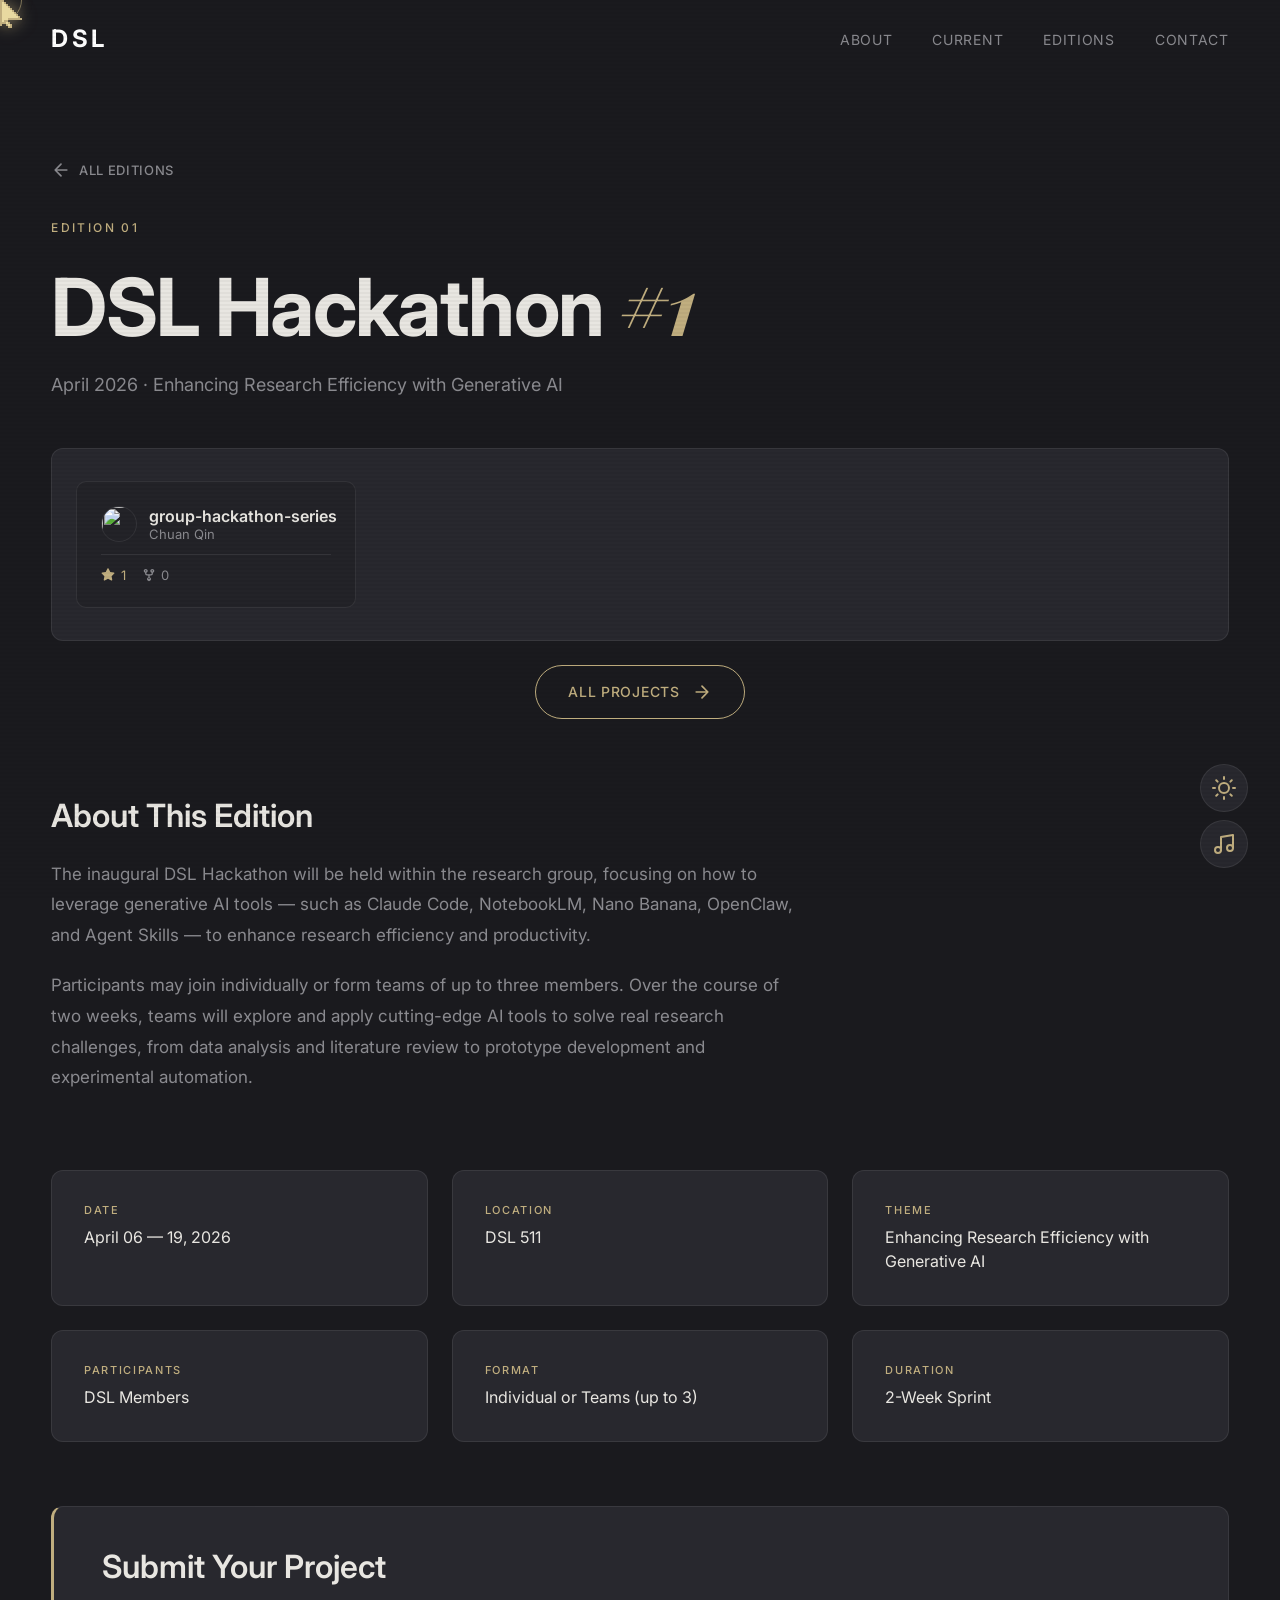
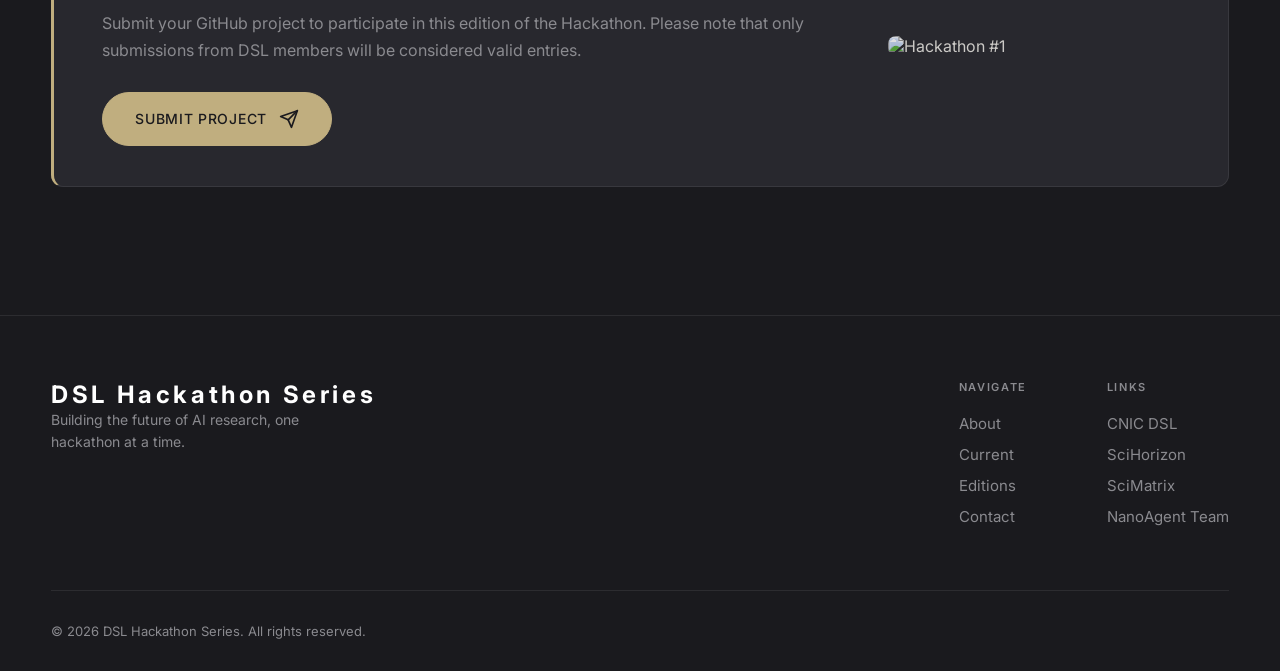
==== commit 59e124e2: "Implement carousel functionality with navigation arrows and deduplicate submissions" ====
--- a/editions/1.html
+++ b/editions/1.html
@@ -156,7 +156,17 @@
     <section class="edition-detail__cover">
       <div class="container">
         <div class="project-carousel reveal-up" style="--delay: 0.4s" id="projectCarousel">
+          <button class="carousel-arrow carousel-arrow--left" id="carouselPrev" aria-label="Previous">
+            <svg width="20" height="20" viewBox="0 0 24 24" fill="none">
+              <path d="M15 18l-6-6 6-6" stroke="currentColor" stroke-width="2" stroke-linecap="round" stroke-linejoin="round"/>
+            </svg>
+          </button>
           <div class="project-carousel__track" id="carouselTrack"></div>
+          <button class="carousel-arrow carousel-arrow--right" id="carouselNext" aria-label="Next">
+            <svg width="20" height="20" viewBox="0 0 24 24" fill="none">
+              <path d="M9 18l6-6-6-6" stroke="currentColor" stroke-width="2" stroke-linecap="round" stroke-linejoin="round"/>
+            </svg>
+          </button>
           <div class="project-carousel__fallback" id="carouselFallback" style="display: none;">
             <span>No project submissions yet — be the first to submit!</span>
           </div>
--- a/assets/css/style.css
+++ b/assets/css/style.css
@@ -1201,11 +1201,8 @@
   gap: 1.5rem;
   width: max-content;
   padding: 0 1.5rem;
-  animation: carouselScroll 30s linear infinite;
-}
-
-.project-carousel__track:hover {
-  animation-play-state: paused;
+  animation: carouselScroll linear infinite;
+  will-change: transform;
 }
 
 @keyframes carouselScroll {
@@ -1302,6 +1299,60 @@
 
 .project-card__stat--gold {
   color: var(--gold);
+}
+
+/* ---------- Carousel Arrow Buttons ---------- */
+
+.carousel-arrow {
+  position: absolute;
+  top: 50%;
+  transform: translateY(-50%);
+  z-index: 2;
+  width: 40px;
+  height: 40px;
+  border-radius: 50%;
+  border: 1px solid var(--border);
+  background: var(--bg-card);
+  color: var(--text-muted);
+  display: flex;
+  align-items: center;
+  justify-content: center;
+  cursor: pointer;
+  transition: all 0.25s ease;
+  opacity: 0;
+  pointer-events: none;
+}
+
+.project-carousel:hover .carousel-arrow {
+  opacity: 1;
+  pointer-events: auto;
+}
+
+.carousel-arrow:hover {
+  border-color: var(--gold);
+  color: var(--gold);
+  background: var(--bg-light);
+}
+
+.carousel-arrow--left {
+  left: 0.75rem;
+}
+
+.carousel-arrow--right {
+  right: 0.75rem;
+}
+
+.project-carousel {
+  position: relative;
+}
+
+@media (max-width: 768px) {
+  .carousel-arrow {
+    width: 32px;
+    height: 32px;
+  }
+  .carousel-arrow--left { left: 0.25rem; }
+  .carousel-arrow--right { right: 0.25rem; }
 }
 
 /* ---------- All Projects Button ---------- */
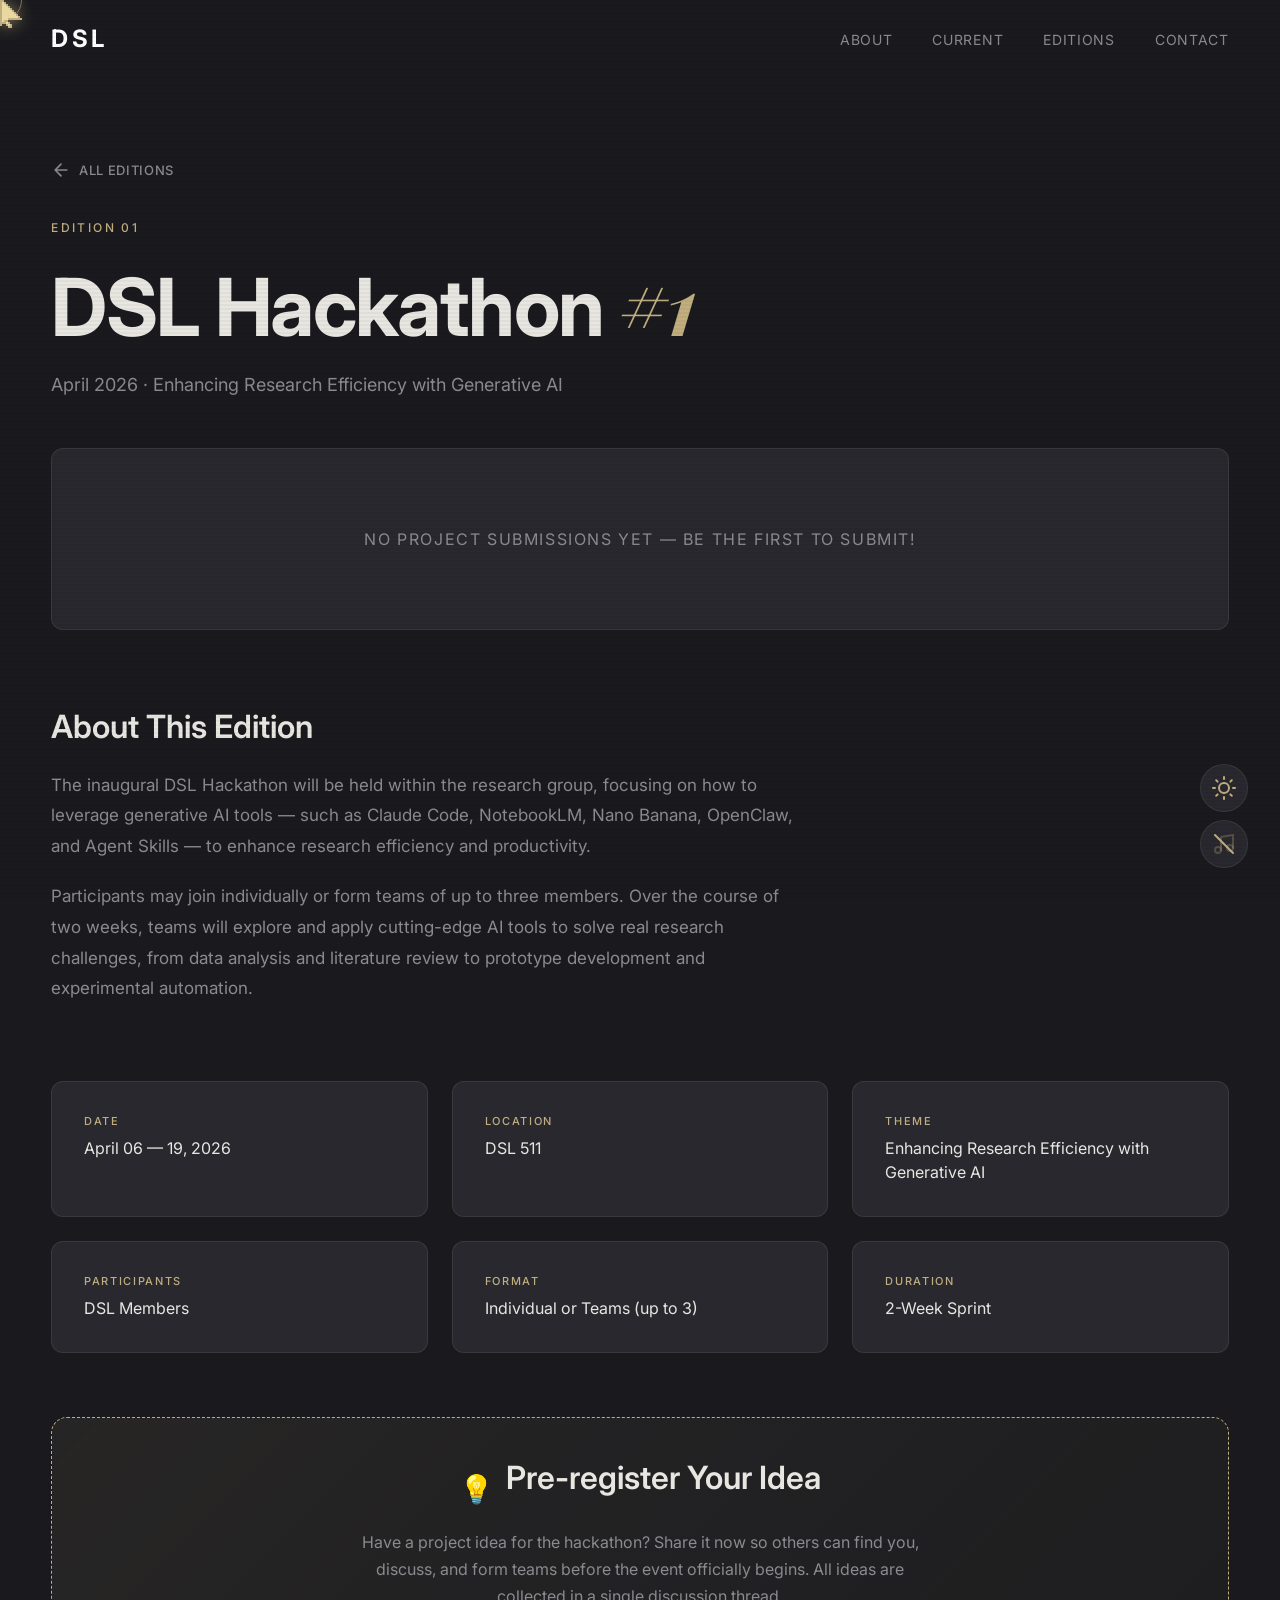
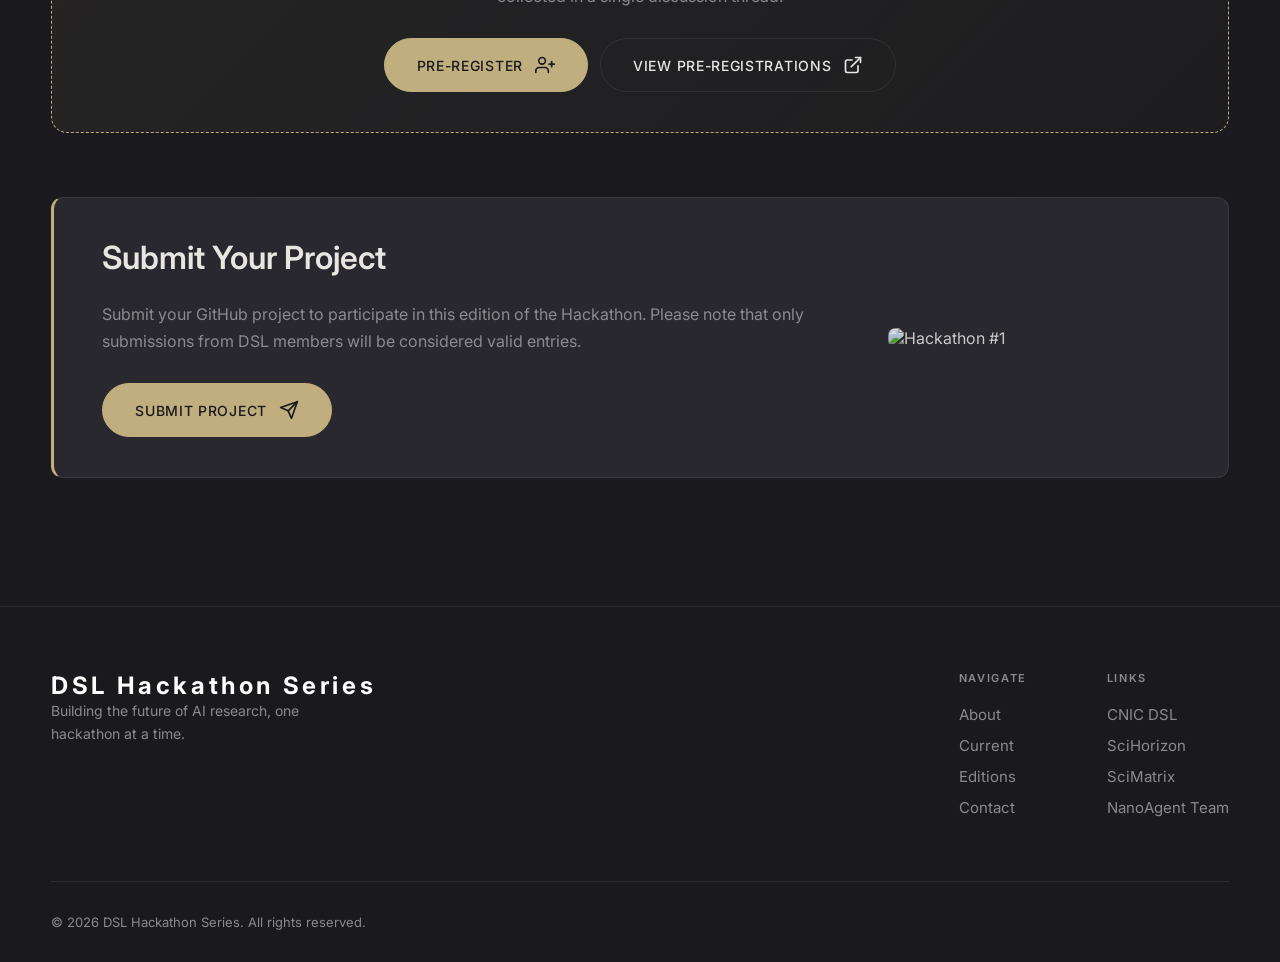
==== commit 1bc738af: "Add accessibility metadata to edition 1 page" ====
--- a/editions/1.html
+++ b/editions/1.html
@@ -114,7 +114,7 @@
         <li><a href="../index.html#editions" class="nav__link">Editions</a></li>
         <li><a href="../index.html#contact" class="nav__link">Contact</a></li>
       </ul>
-      <button class="nav__menu-btn" id="menuBtn">
+      <button class="nav__menu-btn" id="menuBtn" aria-label="Toggle menu">
         <span></span>
         <span></span>
       </button>
@@ -223,6 +223,35 @@
           </div>
         </div>
 
+        <!-- Pre-register Your Idea -->
+        <div class="edition-detail__prereg reveal-up" style="--delay: 0.25s">
+          <div class="edition-detail__prereg-header">
+            <span class="edition-detail__prereg-icon" aria-hidden="true">💡</span>
+            <h2 class="edition-detail__section-title">Pre-register Your Idea</h2>
+          </div>
+          <p class="edition-detail__prereg-desc">
+            Have a project idea for the hackathon? Share it now so others can find you, discuss, and form teams before the event officially begins. All ideas are collected in a single discussion thread.
+          </p>
+          <div class="edition-detail__prereg-actions">
+            <button class="btn btn--primary" id="preRegBtn">
+              <span>Pre-register</span>
+              <svg width="20" height="20" viewBox="0 0 24 24" fill="none">
+                <path d="M16 21v-2a4 4 0 0 0-4-4H5a4 4 0 0 0-4 4v2" stroke="currentColor" stroke-width="2" stroke-linecap="round" stroke-linejoin="round"/>
+                <circle cx="8.5" cy="7" r="4" stroke="currentColor" stroke-width="2"/>
+                <path d="M20 8v6M23 11h-6" stroke="currentColor" stroke-width="2" stroke-linecap="round" stroke-linejoin="round"/>
+              </svg>
+            </button>
+            <a class="btn btn--outline" id="viewPreRegsBtn" href="https://github.com/Dylan-Qin/group-hackathon-series/issues/3" target="_blank" rel="noopener">
+              <span>View Pre-registrations</span>
+              <svg width="20" height="20" viewBox="0 0 24 24" fill="none">
+                <path d="M18 13v6a2 2 0 0 1-2 2H5a2 2 0 0 1-2-2V8a2 2 0 0 1 2-2h6" stroke="currentColor" stroke-width="2" stroke-linecap="round" stroke-linejoin="round"/>
+                <path d="M15 3h6v6" stroke="currentColor" stroke-width="2" stroke-linecap="round" stroke-linejoin="round"/>
+                <path d="M10 14L21 3" stroke="currentColor" stroke-width="2" stroke-linecap="round" stroke-linejoin="round"/>
+              </svg>
+            </a>
+          </div>
+        </div>
+
         <!-- Submit Project -->
         <div class="edition-detail__submit reveal-up" style="--delay: 0.3s">
           <div class="edition-detail__submit-content">
@@ -248,9 +277,9 @@
 
   <!-- All Projects Modal -->
   <div class="modal-overlay" id="allProjectsModal">
-    <div class="modal modal--wide">
+    <div class="modal modal--wide" role="dialog" aria-modal="true" aria-labelledby="allProjectsTitle">
       <div class="modal__header">
-        <h3 class="modal__title">All Projects</h3>
+        <h3 class="modal__title" id="allProjectsTitle">All Projects</h3>
         <button class="modal__close" id="allProjectsClose" aria-label="Close modal">
           <svg width="24" height="24" viewBox="0 0 24 24" fill="none">
             <path d="M18 6L6 18M6 6l12 12" stroke="currentColor" stroke-width="2" stroke-linecap="round" stroke-linejoin="round"/>
@@ -263,9 +292,9 @@
 
   <!-- Submit Project Modal -->
   <div class="modal-overlay" id="submitModal">
-    <div class="modal">
+    <div class="modal" role="dialog" aria-modal="true" aria-labelledby="submitModalTitle">
       <div class="modal__header">
-        <h3 class="modal__title">Submit Project</h3>
+        <h3 class="modal__title" id="submitModalTitle">Submit Project</h3>
         <button class="modal__close" id="modalClose" aria-label="Close modal">
           <svg width="24" height="24" viewBox="0 0 24 24" fill="none">
             <path d="M18 6L6 18M6 6l12 12" stroke="currentColor" stroke-width="2" stroke-linecap="round" stroke-linejoin="round"/>
@@ -295,6 +324,43 @@
         </div>
         <div class="modal__footer">
           <button type="button" class="btn btn--outline" id="modalCancel">Cancel</button>
+          <button type="submit" class="btn btn--primary">Submit</button>
+        </div>
+      </form>
+    </div>
+  </div>
+
+  <!-- Pre-register Modal -->
+  <div class="modal-overlay" id="preRegModal">
+    <div class="modal" role="dialog" aria-modal="true" aria-labelledby="preRegModalTitle">
+      <div class="modal__header">
+        <h3 class="modal__title" id="preRegModalTitle">Pre-register Your Idea</h3>
+        <button class="modal__close" id="preRegClose" aria-label="Close modal">
+          <svg width="24" height="24" viewBox="0 0 24 24" fill="none">
+            <path d="M18 6L6 18M6 6l12 12" stroke="currentColor" stroke-width="2" stroke-linecap="round" stroke-linejoin="round"/>
+          </svg>
+        </button>
+      </div>
+      <form id="preRegForm" novalidate>
+        <div class="modal__body">
+          <div class="form-group">
+            <label class="form-label" for="preRegLead">Project Lead <span class="form-required">*</span></label>
+            <input class="form-input" type="text" id="preRegLead" placeholder="Your name" required>
+            <span class="form-error" id="preRegLeadError">Project lead is required</span>
+          </div>
+          <div class="form-group">
+            <label class="form-label" for="preRegName">Project Name <span class="form-required">*</span></label>
+            <input class="form-input" type="text" id="preRegName" placeholder="Your project name" required>
+            <span class="form-error" id="preRegNameError">Project name is required</span>
+          </div>
+          <div class="form-group">
+            <label class="form-label" for="preRegPurpose">Purpose / Goal <span class="form-required">*</span></label>
+            <textarea class="form-input form-textarea" id="preRegPurpose" rows="4" placeholder="What do you want to build and why?" required></textarea>
+            <span class="form-error" id="preRegPurposeError">Purpose is required</span>
+          </div>
+        </div>
+        <div class="modal__footer">
+          <button type="button" class="btn btn--outline" id="preRegCancel">Cancel</button>
           <button type="submit" class="btn btn--primary">Submit</button>
         </div>
       </form>
--- a/assets/css/style.css
+++ b/assets/css/style.css
@@ -1537,6 +1537,55 @@
 @media (max-width: 480px) {
   .edition-detail__info-grid {
     grid-template-columns: 1fr;
+  }
+}
+
+/* ── Pre-register Section ── */
+.edition-detail__prereg {
+  margin-top: 4rem;
+  padding: 2.5rem 3rem;
+  background: linear-gradient(135deg, rgba(192, 174, 127, 0.08) 0%, rgba(192, 174, 127, 0.02) 100%);
+  border: 1px dashed var(--gold);
+  border-radius: 16px;
+  text-align: center;
+}
+
+.edition-detail__prereg-header {
+  display: flex;
+  align-items: center;
+  justify-content: center;
+  gap: 0.75rem;
+  margin-bottom: 0.5rem;
+}
+
+.edition-detail__prereg-icon {
+  font-size: 1.75rem;
+  line-height: 1;
+}
+
+.edition-detail__prereg-header .edition-detail__section-title {
+  text-align: center;
+}
+
+.edition-detail__prereg-desc {
+  color: var(--text-muted);
+  margin-bottom: 1.75rem;
+  line-height: 1.7;
+  max-width: 600px;
+  margin-left: auto;
+  margin-right: auto;
+}
+
+.edition-detail__prereg-actions {
+  display: flex;
+  gap: 0.75rem;
+  justify-content: center;
+  flex-wrap: wrap;
+}
+
+@media (max-width: 768px) {
+  .edition-detail__prereg {
+    padding: 2rem 1.5rem;
   }
 }
 
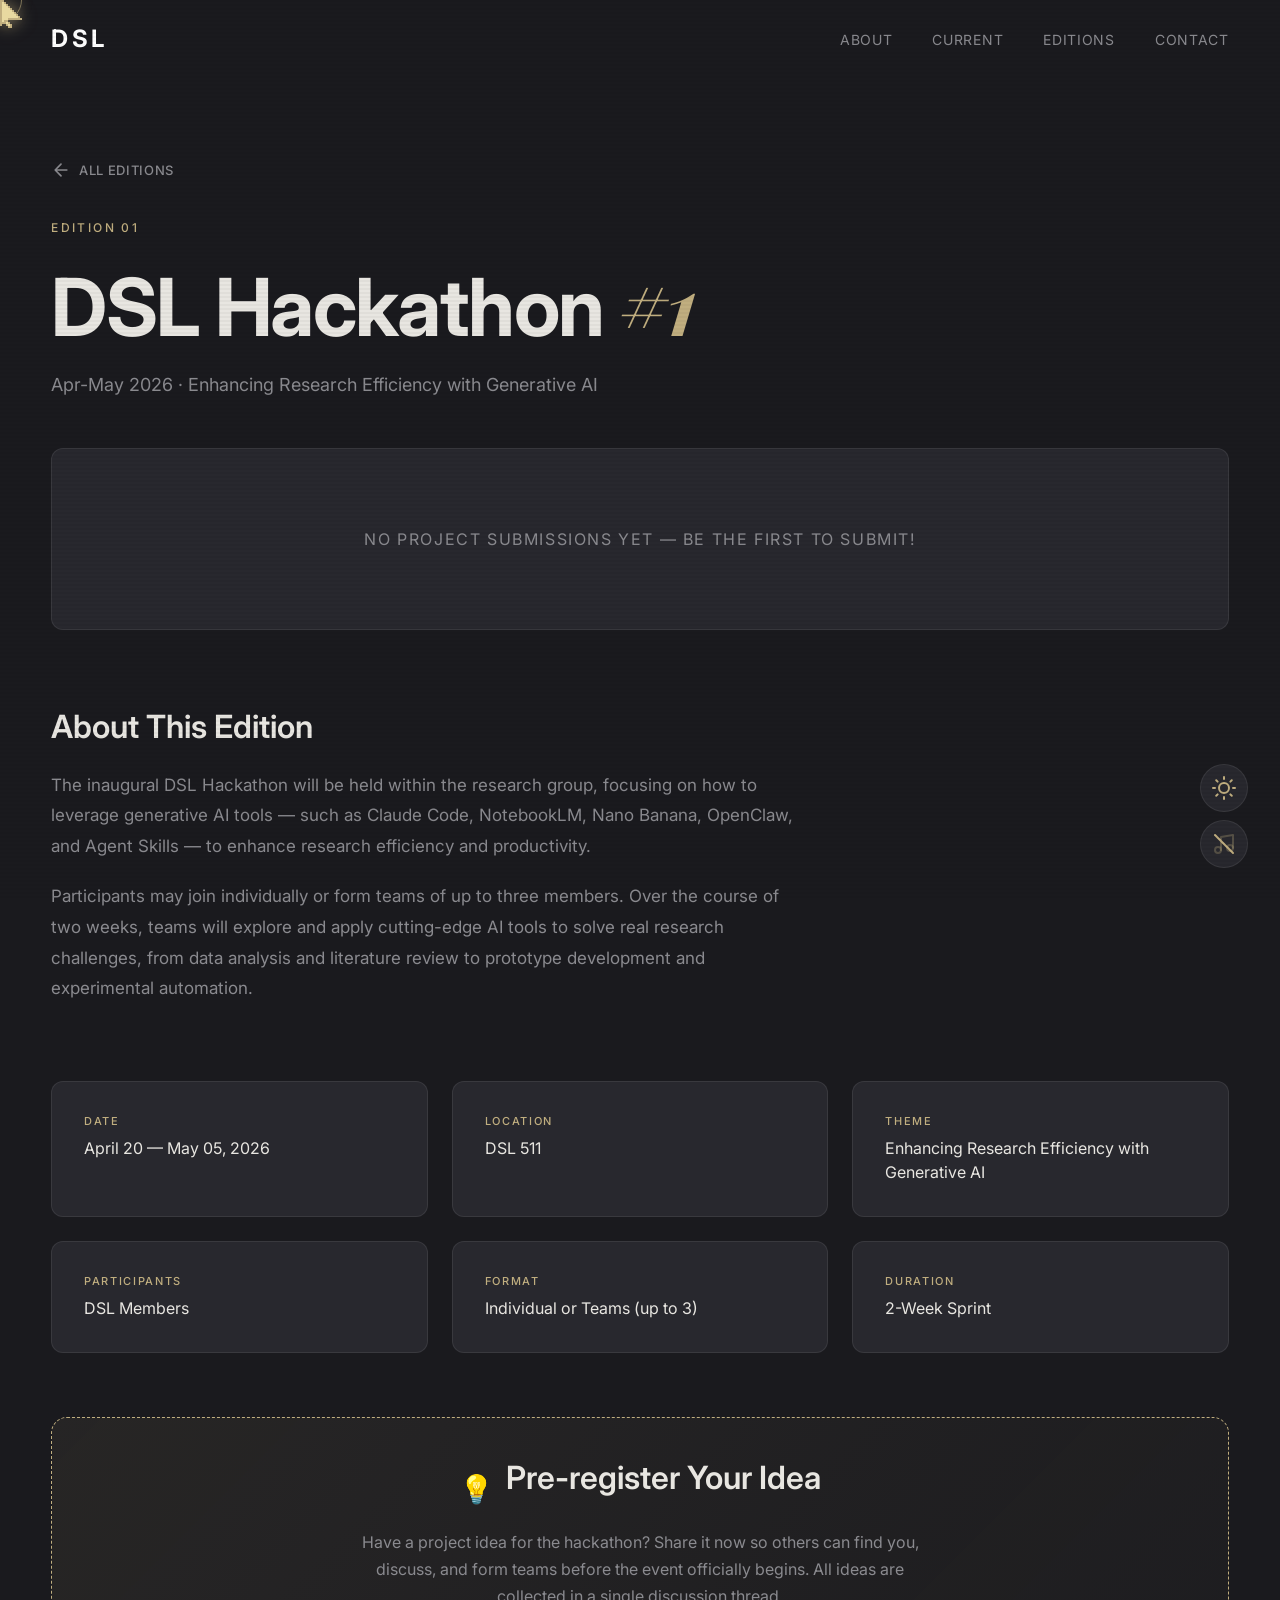
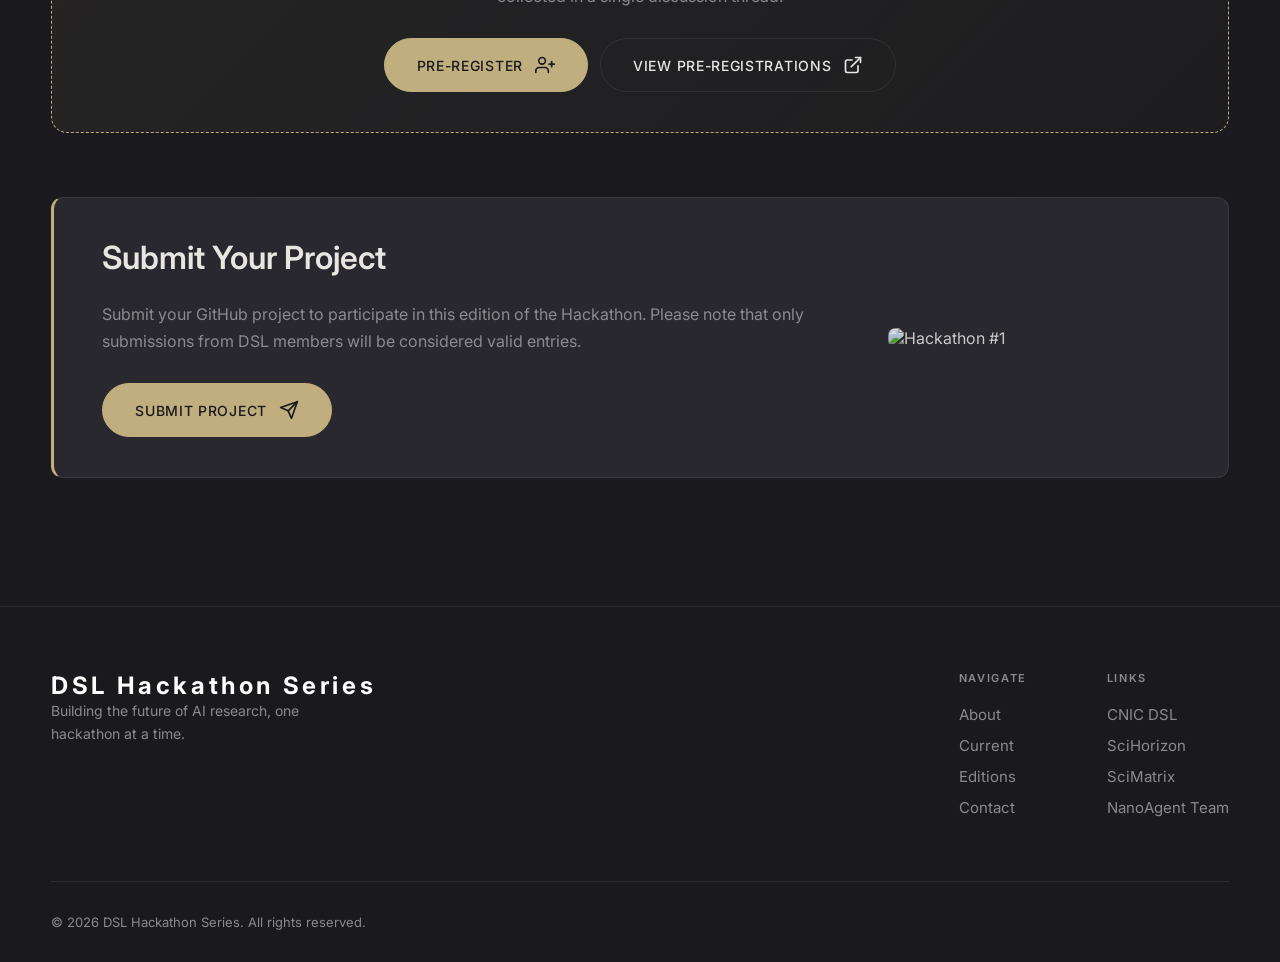
==== commit cac6c8d9: "chore: 黑客松#1进一步顺延至 May 05" ====
--- a/editions/1.html
+++ b/editions/1.html
@@ -147,7 +147,7 @@
           DSL Hackathon <span class="text-gold">#1</span>
         </h1>
         <p class="edition-detail__subtitle reveal-up" style="--delay: 0.3s">
-          April 2026 · Enhancing Research Efficiency with Generative AI
+          Apr-May 2026 · Enhancing Research Efficiency with Generative AI
         </p>
       </div>
     </section>
@@ -199,7 +199,7 @@
         <div class="edition-detail__info-grid reveal-up" style="--delay: 0.2s">
           <div class="edition-detail__info-card">
             <span class="edition-detail__info-label">Date</span>
-            <span class="edition-detail__info-value">April 06 — 19, 2026</span>
+            <span class="edition-detail__info-value">April 20 — May 05, 2026</span>
           </div>
           <div class="edition-detail__info-card">
             <span class="edition-detail__info-label">Location</span>
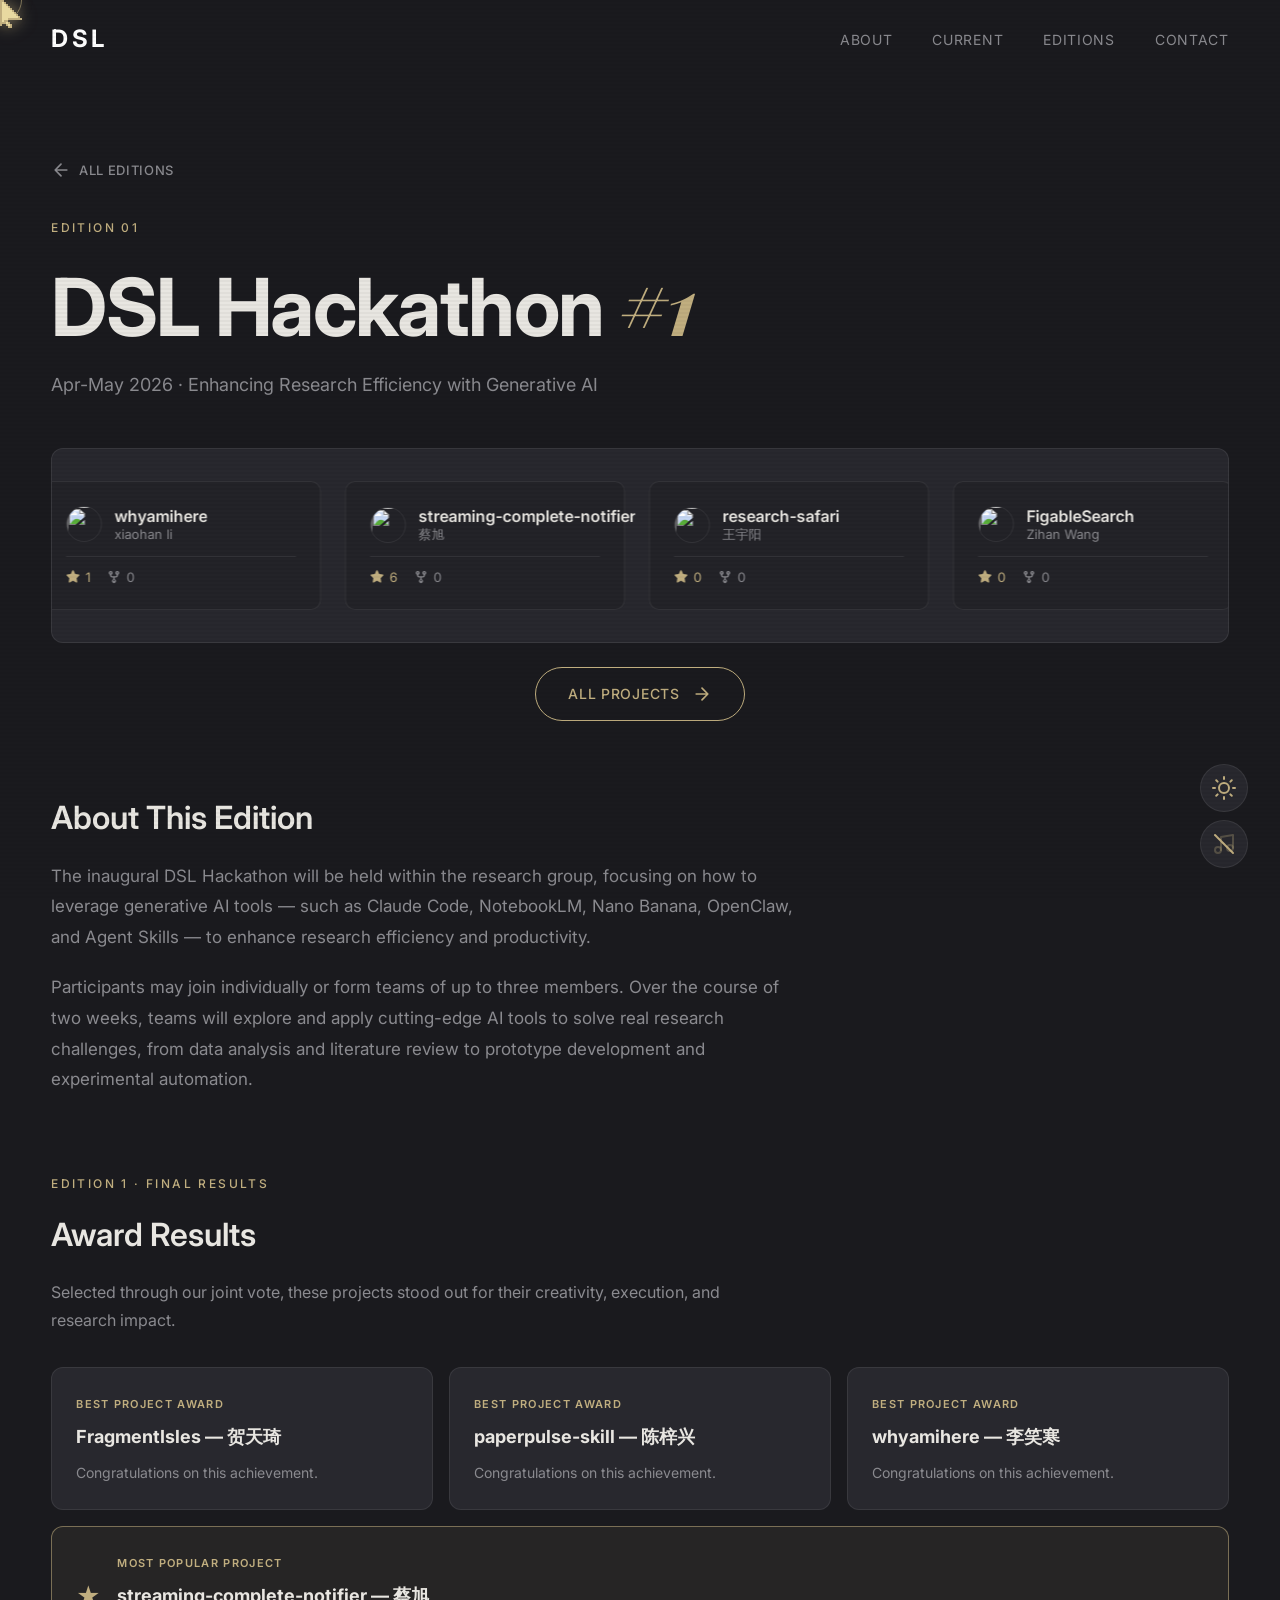
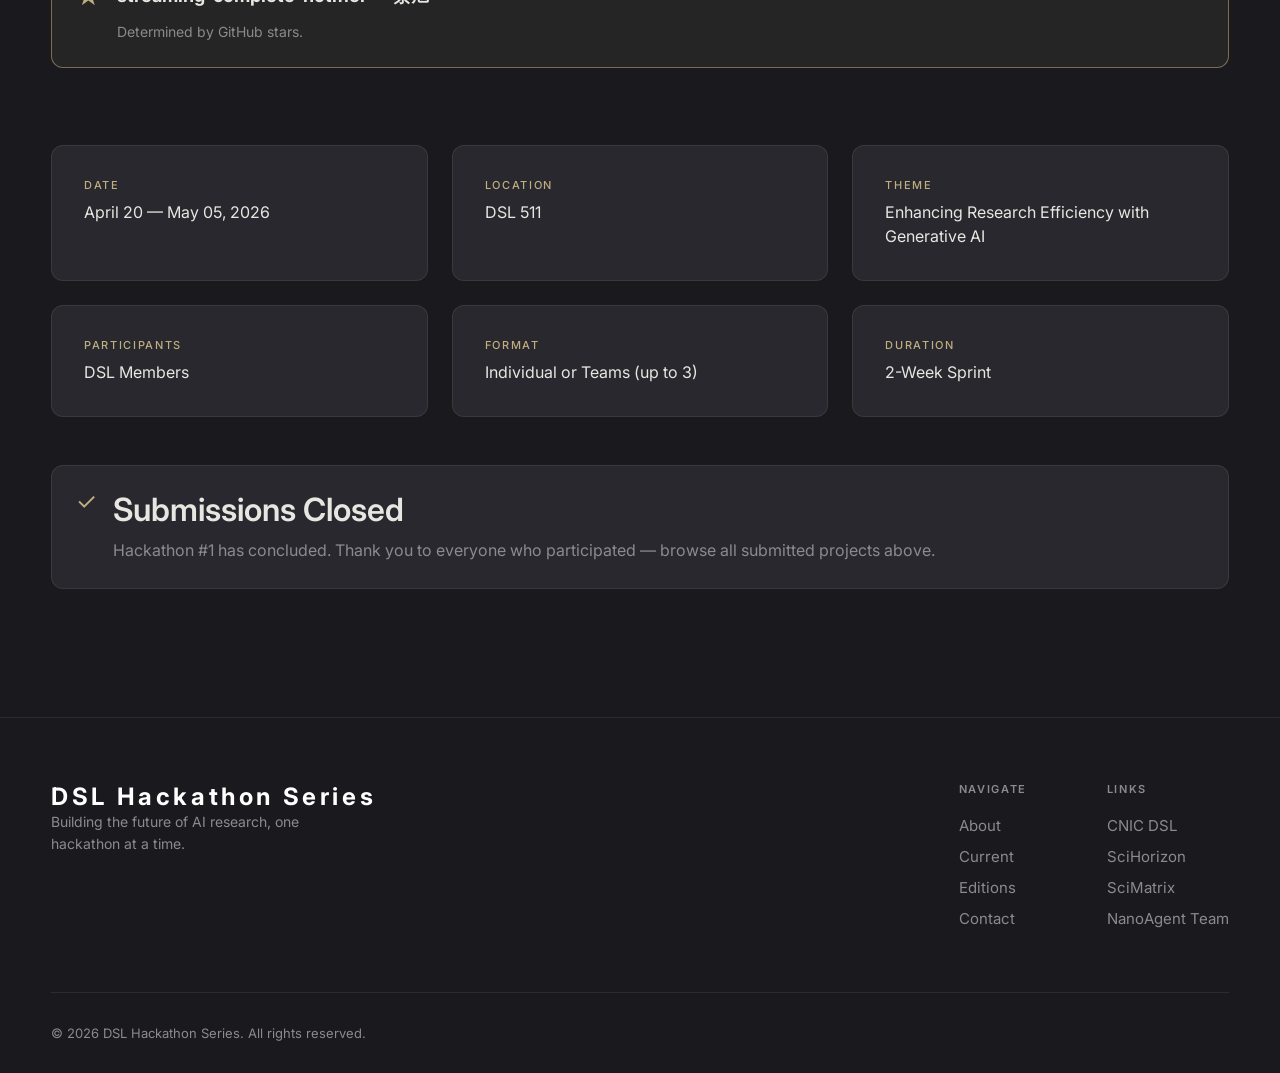
==== commit 738f96ec: "feat: publish edition 1 award results" ====
--- a/editions/1.html
+++ b/editions/1.html
@@ -195,6 +195,40 @@
           </p>
         </div>
 
+        <!-- Award Results -->
+        <section class="award-results reveal-up" id="award-results" style="--delay: 0.15s" aria-labelledby="awardResultsTitle">
+          <div class="award-results__header">
+            <span class="section__label">Edition 1 · Final Results</span>
+            <h2 class="edition-detail__section-title" id="awardResultsTitle">Award Results</h2>
+            <p>Selected through our joint vote, these projects stood out for their creativity, execution, and research impact.</p>
+          </div>
+          <div class="award-results__grid">
+            <article class="award-card">
+              <span class="award-card__eyebrow">Best Project Award</span>
+              <h3>FragmentIsles — 贺天琦</h3>
+              <p>Congratulations on this achievement.</p>
+            </article>
+            <article class="award-card">
+              <span class="award-card__eyebrow">Best Project Award</span>
+              <h3>paperpulse-skill — 陈梓兴</h3>
+              <p>Congratulations on this achievement.</p>
+            </article>
+            <article class="award-card">
+              <span class="award-card__eyebrow">Best Project Award</span>
+              <h3>whyamihere — 李笑寒</h3>
+              <p>Congratulations on this achievement.</p>
+            </article>
+          </div>
+          <article class="award-card award-card--popular">
+            <span class="award-card__icon" aria-hidden="true">★</span>
+            <div>
+              <span class="award-card__eyebrow">Most Popular Project</span>
+              <h3>streaming-complete-notifier — 蔡旭</h3>
+              <p>Determined by GitHub stars.</p>
+            </div>
+          </article>
+        </section>
+
         <!-- Details Grid -->
         <div class="edition-detail__info-grid reveal-up" style="--delay: 0.2s">
           <div class="edition-detail__info-card">
@@ -223,52 +257,12 @@
           </div>
         </div>
 
-        <!-- Pre-register Your Idea -->
-        <div class="edition-detail__prereg reveal-up" style="--delay: 0.25s">
-          <div class="edition-detail__prereg-header">
-            <span class="edition-detail__prereg-icon" aria-hidden="true">💡</span>
-            <h2 class="edition-detail__section-title">Pre-register Your Idea</h2>
-          </div>
-          <p class="edition-detail__prereg-desc">
-            Have a project idea for the hackathon? Share it now so others can find you, discuss, and form teams before the event officially begins. All ideas are collected in a single discussion thread.
-          </p>
-          <div class="edition-detail__prereg-actions">
-            <button class="btn btn--primary" id="preRegBtn">
-              <span>Pre-register</span>
-              <svg width="20" height="20" viewBox="0 0 24 24" fill="none">
-                <path d="M16 21v-2a4 4 0 0 0-4-4H5a4 4 0 0 0-4 4v2" stroke="currentColor" stroke-width="2" stroke-linecap="round" stroke-linejoin="round"/>
-                <circle cx="8.5" cy="7" r="4" stroke="currentColor" stroke-width="2"/>
-                <path d="M20 8v6M23 11h-6" stroke="currentColor" stroke-width="2" stroke-linecap="round" stroke-linejoin="round"/>
-              </svg>
-            </button>
-            <a class="btn btn--outline" id="viewPreRegsBtn" href="https://github.com/Dylan-Qin/group-hackathon-series/issues/3" target="_blank" rel="noopener">
-              <span>View Pre-registrations</span>
-              <svg width="20" height="20" viewBox="0 0 24 24" fill="none">
-                <path d="M18 13v6a2 2 0 0 1-2 2H5a2 2 0 0 1-2-2V8a2 2 0 0 1 2-2h6" stroke="currentColor" stroke-width="2" stroke-linecap="round" stroke-linejoin="round"/>
-                <path d="M15 3h6v6" stroke="currentColor" stroke-width="2" stroke-linecap="round" stroke-linejoin="round"/>
-                <path d="M10 14L21 3" stroke="currentColor" stroke-width="2" stroke-linecap="round" stroke-linejoin="round"/>
-              </svg>
-            </a>
-          </div>
-        </div>
-
-        <!-- Submit Project -->
-        <div class="edition-detail__submit reveal-up" style="--delay: 0.3s">
-          <div class="edition-detail__submit-content">
-            <h2 class="edition-detail__section-title">Submit Your Project</h2>
-            <p class="edition-detail__submit-desc">
-              Submit your GitHub project to participate in this edition of the Hackathon. Please note that only submissions from DSL members will be considered valid entries.
-            </p>
-            <button class="btn btn--primary" id="submitProjectBtn">
-              <span>Submit Project</span>
-              <svg width="20" height="20" viewBox="0 0 24 24" fill="none">
-                <path d="M22 2L11 13" stroke="currentColor" stroke-width="2" stroke-linecap="round" stroke-linejoin="round"/>
-                <path d="M22 2L15 22L11 13L2 9L22 2Z" stroke="currentColor" stroke-width="2" stroke-linecap="round" stroke-linejoin="round"/>
-              </svg>
-            </button>
-          </div>
-          <div class="edition-detail__submit-visual">
-            <img src="../assets/img/edition1-img2.png" alt="Hackathon #1" class="edition-detail__submit-img">
+        <!-- Completed Event State -->
+        <div class="edition-detail__closed reveal-up" style="--delay: 0.3s">
+          <span class="edition-detail__closed-icon" aria-hidden="true">✓</span>
+          <div>
+            <h2 class="edition-detail__section-title">Submissions Closed</h2>
+            <p>Hackathon #1 has concluded. Thank you to everyone who participated — browse all submitted projects above.</p>
           </div>
         </div>
       </div>
--- a/assets/css/style.css
+++ b/assets/css/style.css
@@ -1493,6 +1493,90 @@
   margin-bottom: 0;
 }
 
+/* ── Award Results ── */
+.award-results {
+  margin: 0 0 clamp(3rem, 6vw, 5rem);
+}
+
+.award-results__header {
+  max-width: 42rem;
+  margin-bottom: 2rem;
+}
+
+.award-results__header p {
+  color: var(--text-muted);
+  line-height: 1.8;
+}
+
+.award-results__grid {
+  display: grid;
+  grid-template-columns: repeat(3, 1fr);
+  gap: 1rem;
+}
+
+.award-card {
+  padding: 1.5rem;
+  border: 1px solid var(--border);
+  border-radius: 12px;
+  background: var(--bg-card);
+}
+
+.award-card__eyebrow {
+  color: var(--gold);
+  font-size: 0.6875rem;
+  font-weight: 600;
+  letter-spacing: 0.12em;
+  text-transform: uppercase;
+}
+
+.award-card h3 {
+  margin: 0.75rem 0;
+  font-size: 1.125rem;
+  line-height: 1.45;
+}
+
+.award-card p {
+  color: var(--text-muted);
+  font-size: 0.875rem;
+  line-height: 1.6;
+}
+
+.award-card--popular {
+  display: flex;
+  align-items: center;
+  gap: 1rem;
+  margin-top: 1rem;
+  border-color: rgba(192, 174, 127, 0.55);
+  background: rgba(192, 174, 127, 0.08);
+}
+
+.award-card__icon,
+.edition-detail__closed-icon {
+  color: var(--gold);
+  font-size: 1.5rem;
+  line-height: 1;
+}
+
+.edition-detail__closed {
+  display: flex;
+  align-items: flex-start;
+  gap: 1rem;
+  margin-top: 3rem;
+  padding: 1.5rem;
+  border: 1px solid var(--border);
+  border-radius: 12px;
+  background: var(--bg-card);
+}
+
+.edition-detail__closed .edition-detail__section-title {
+  margin-bottom: 0.5rem;
+}
+
+.edition-detail__closed p {
+  color: var(--text-muted);
+  line-height: 1.7;
+}
+
 .edition-detail__info-grid {
   display: grid;
   grid-template-columns: repeat(3, 1fr);
@@ -1529,6 +1613,15 @@
 }
 
 @media (max-width: 768px) {
+  .award-results__grid {
+    grid-template-columns: 1fr;
+  }
+
+  .award-card--popular,
+  .edition-detail__closed {
+    align-items: flex-start;
+  }
+
   .edition-detail__info-grid {
     grid-template-columns: 1fr 1fr;
   }
@@ -1560,7 +1653,8 @@
 
 .edition-detail__prereg-icon {
   font-size: 1.75rem;
-  line-height: 1;
+  line-height: 0;
+  transform: translateY(-10px);
 }
 
 .edition-detail__prereg-header .edition-detail__section-title {
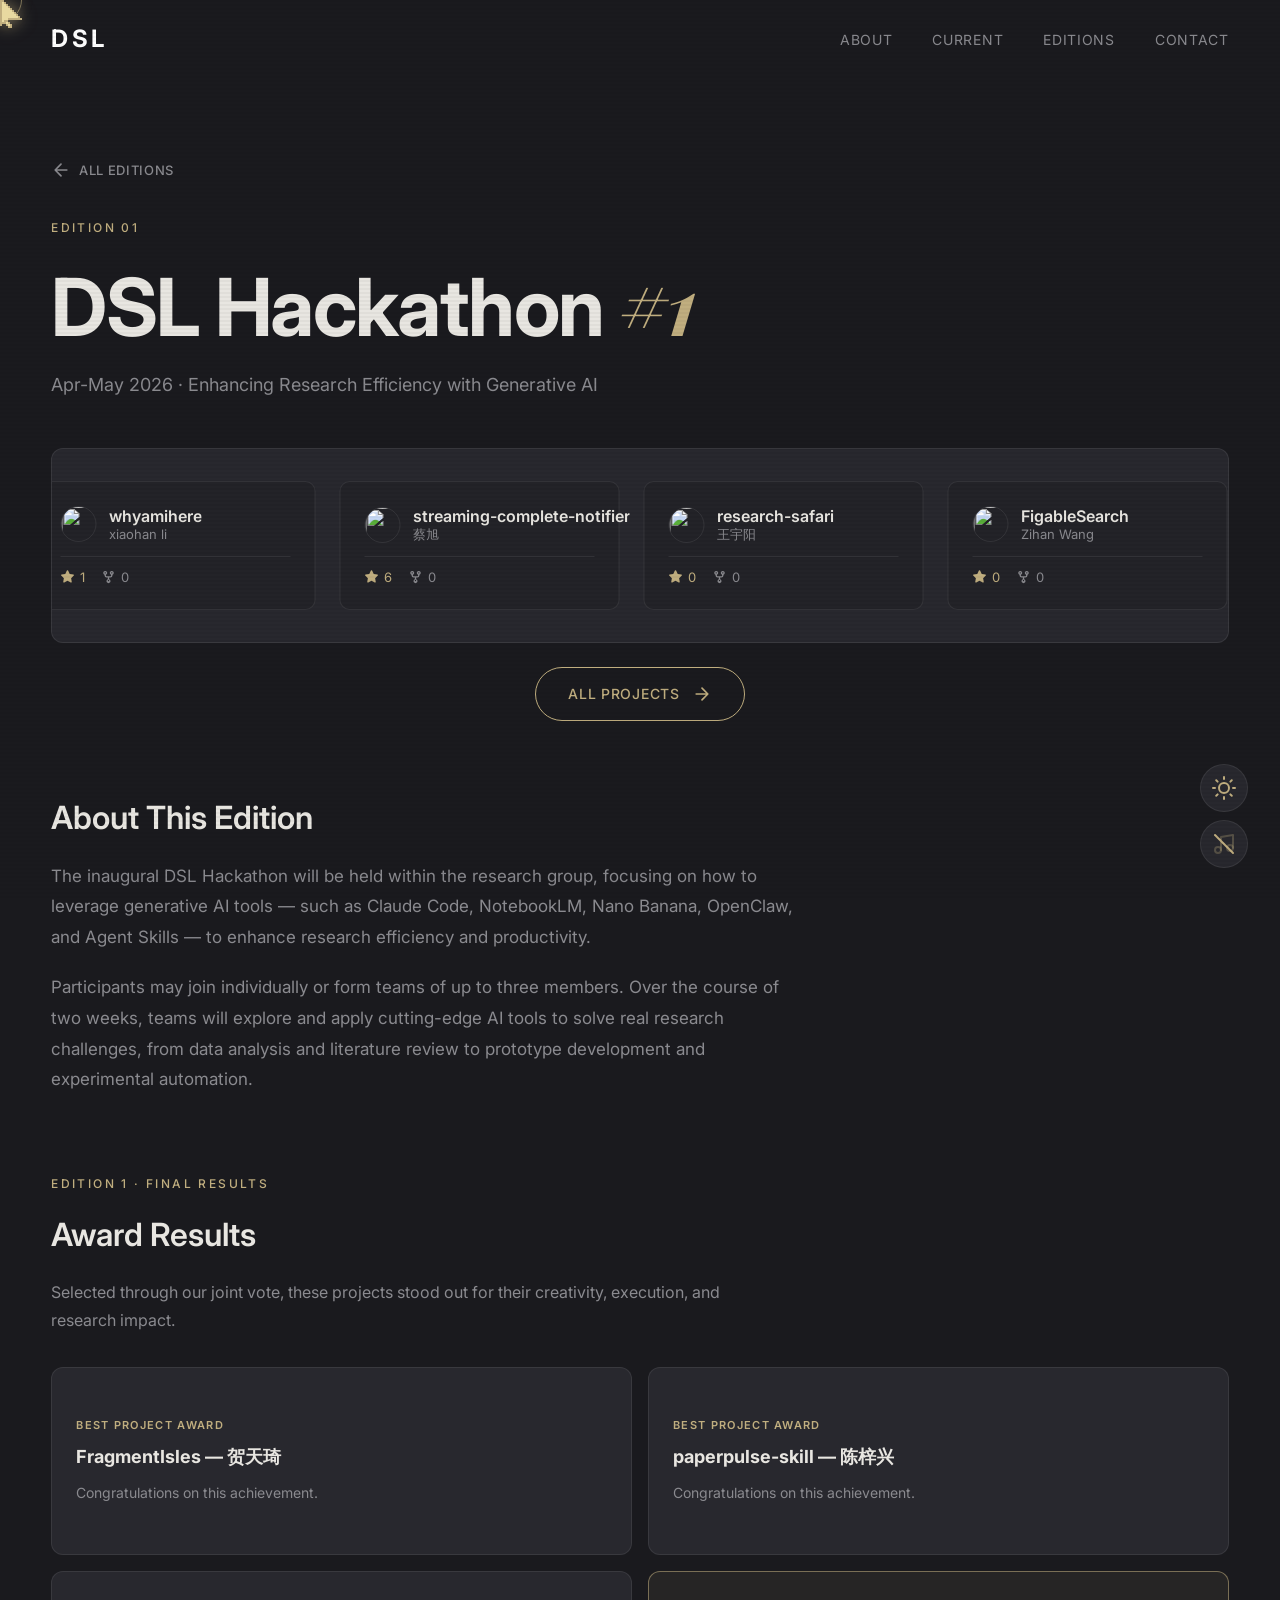
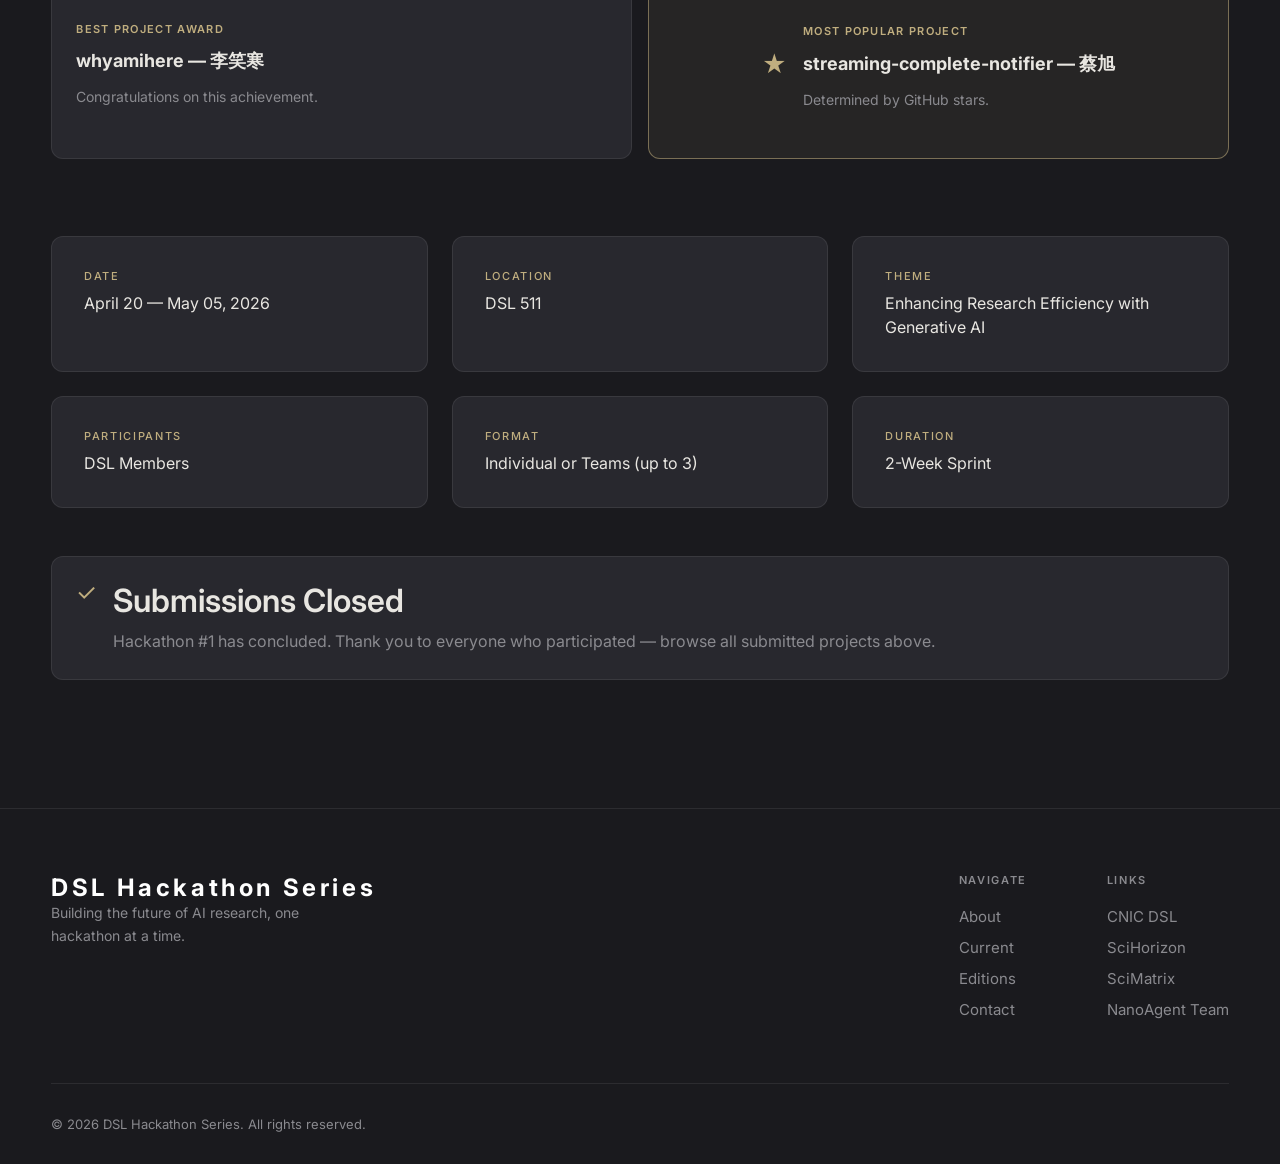
==== commit d4e659c6: "refactor: arrange awards in equal grid" ====
--- a/editions/1.html
+++ b/editions/1.html
@@ -218,15 +218,15 @@
               <h3>whyamihere — 李笑寒</h3>
               <p>Congratulations on this achievement.</p>
             </article>
-          </div>
-          <article class="award-card award-card--popular">
-            <span class="award-card__icon" aria-hidden="true">★</span>
-            <div>
-              <span class="award-card__eyebrow">Most Popular Project</span>
-              <h3>streaming-complete-notifier — 蔡旭</h3>
-              <p>Determined by GitHub stars.</p>
-            </div>
-          </article>
+            <article class="award-card award-card--popular">
+              <span class="award-card__icon" aria-hidden="true">★</span>
+              <div>
+                <span class="award-card__eyebrow">Most Popular Project</span>
+                <h3>streaming-complete-notifier — 蔡旭</h3>
+                <p>Determined by GitHub stars.</p>
+              </div>
+            </article>
+          </div>
         </section>
 
         <!-- Details Grid -->
--- a/assets/css/style.css
+++ b/assets/css/style.css
@@ -1510,11 +1510,15 @@
 
 .award-results__grid {
   display: grid;
-  grid-template-columns: repeat(3, 1fr);
+  grid-template-columns: repeat(2, 1fr);
   gap: 1rem;
 }
 
 .award-card {
+  display: flex;
+  flex-direction: column;
+  justify-content: center;
+  min-height: 11.75rem;
   padding: 1.5rem;
   border: 1px solid var(--border);
   border-radius: 12px;
@@ -1542,10 +1546,10 @@
 }
 
 .award-card--popular {
+  flex-direction: row;
   display: flex;
   align-items: center;
   gap: 1rem;
-  margin-top: 1rem;
   border-color: rgba(192, 174, 127, 0.55);
   background: rgba(192, 174, 127, 0.08);
 }
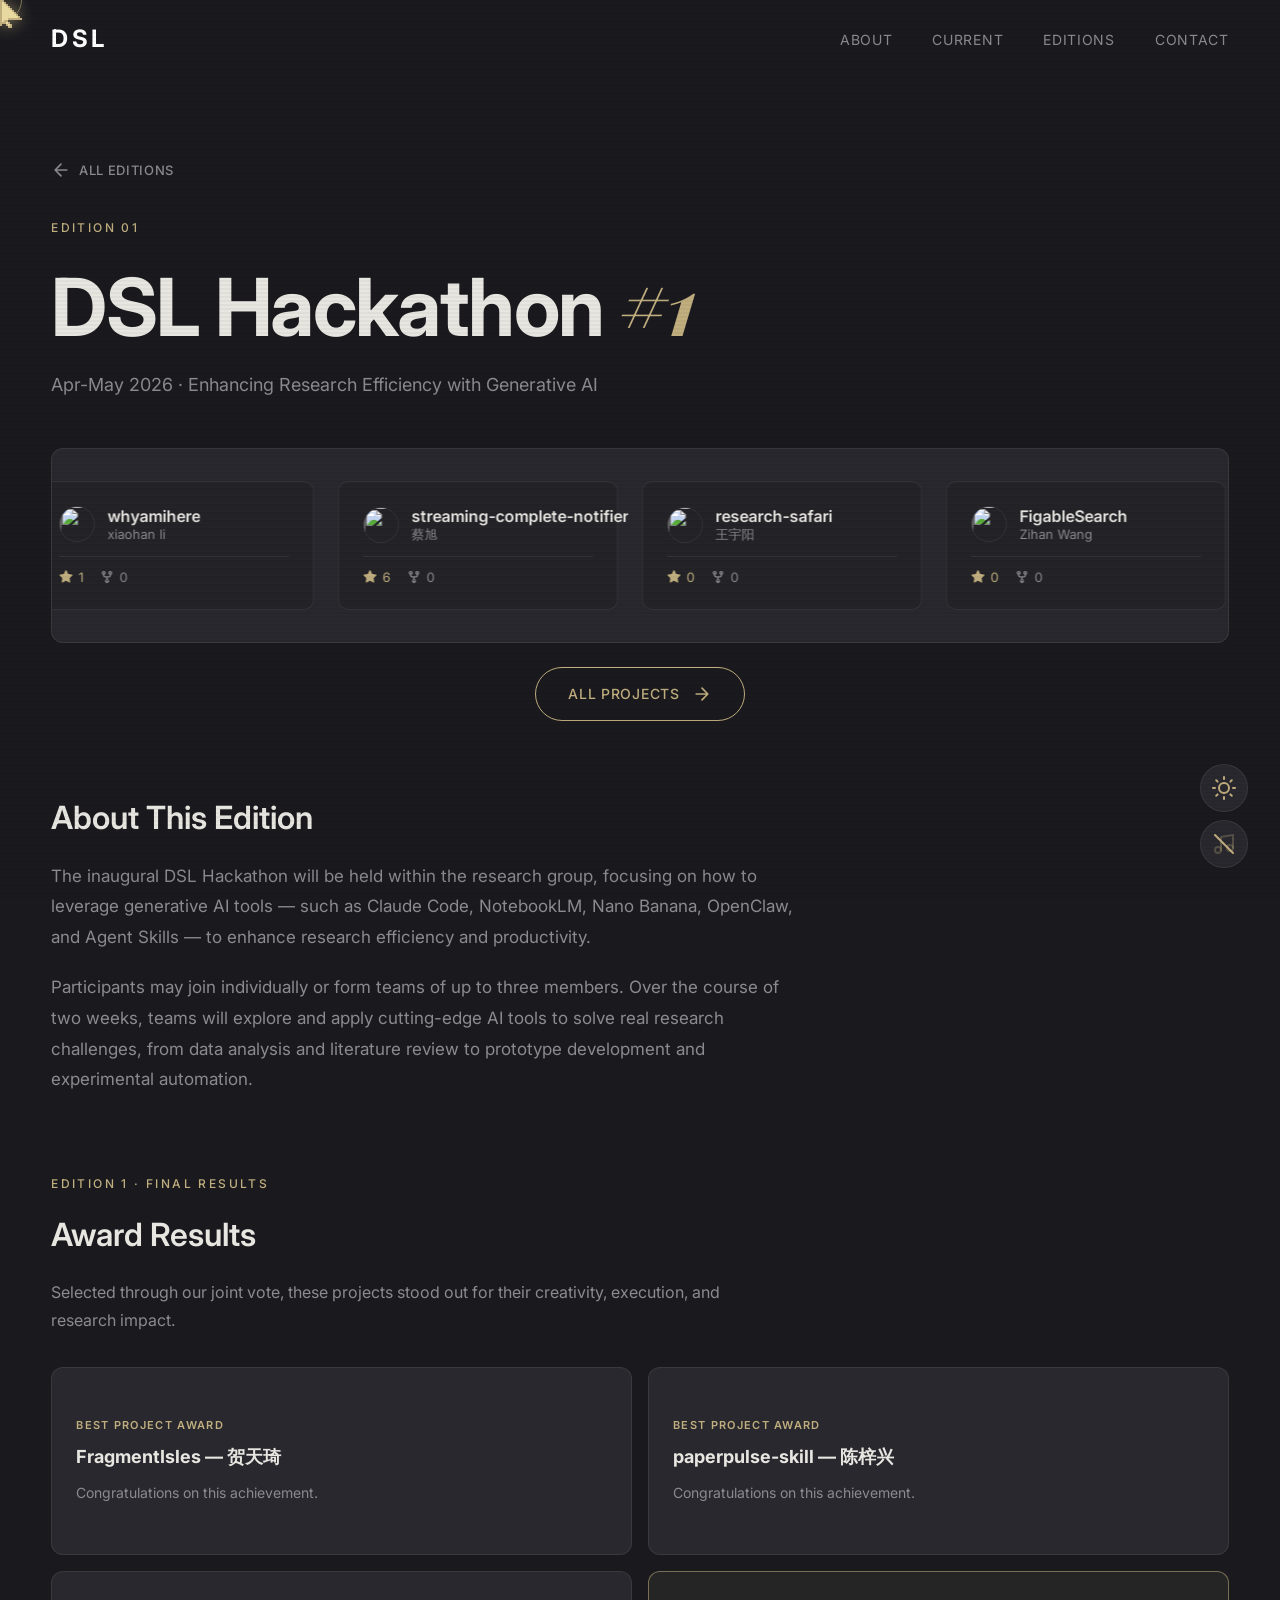
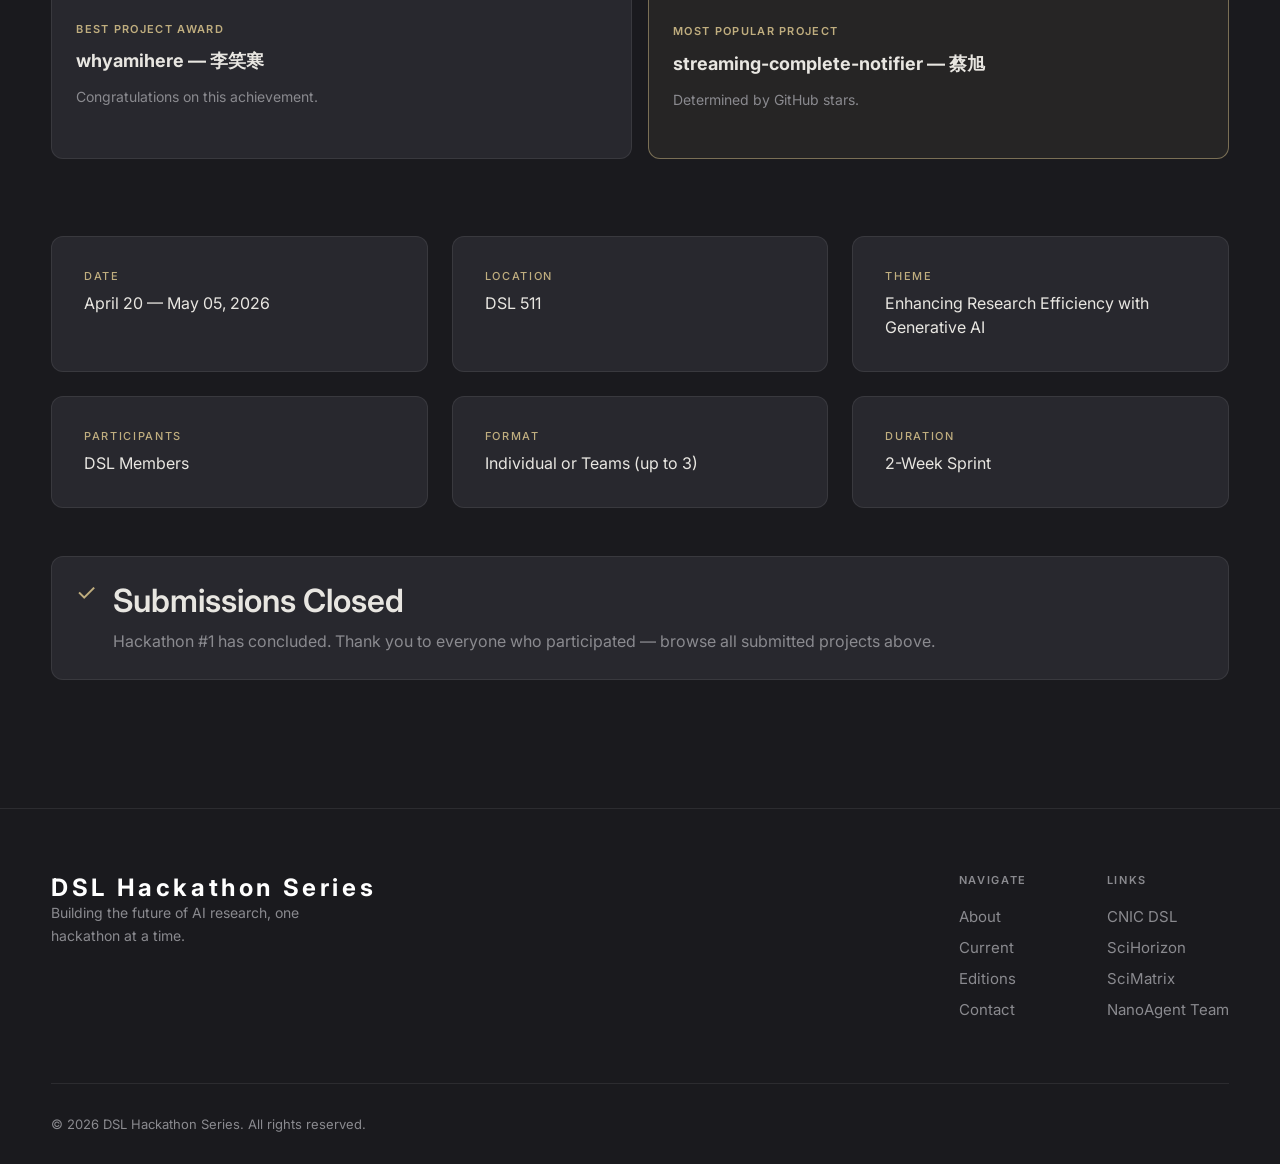
==== commit 51de97dc: "refactor: simplify popular award card" ====
--- a/editions/1.html
+++ b/editions/1.html
@@ -219,7 +219,6 @@
               <p>Congratulations on this achievement.</p>
             </article>
             <article class="award-card award-card--popular">
-              <span class="award-card__icon" aria-hidden="true">★</span>
               <div>
                 <span class="award-card__eyebrow">Most Popular Project</span>
                 <h3>streaming-complete-notifier — 蔡旭</h3>
--- a/assets/css/style.css
+++ b/assets/css/style.css
@@ -1546,15 +1546,10 @@
 }
 
 .award-card--popular {
-  flex-direction: row;
-  display: flex;
-  align-items: center;
-  gap: 1rem;
   border-color: rgba(192, 174, 127, 0.55);
   background: rgba(192, 174, 127, 0.08);
 }
 
-.award-card__icon,
 .edition-detail__closed-icon {
   color: var(--gold);
   font-size: 1.5rem;
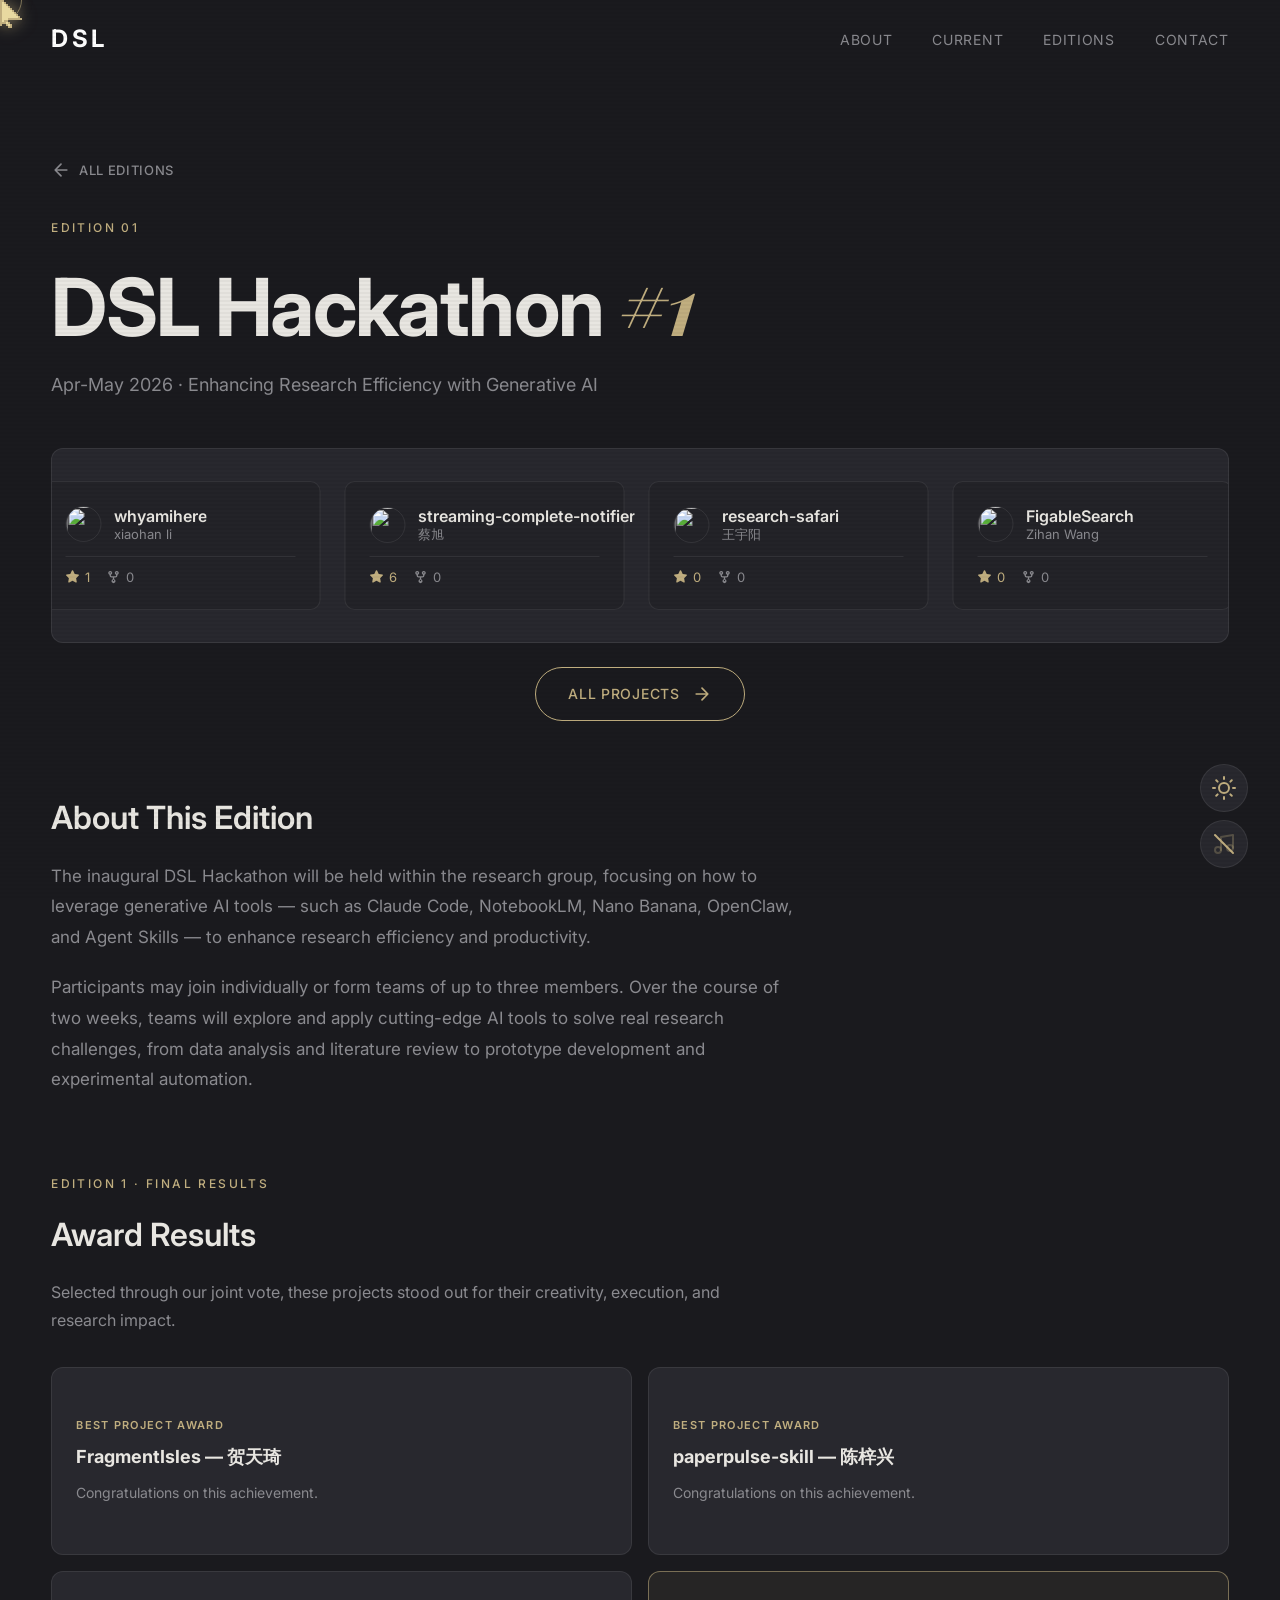
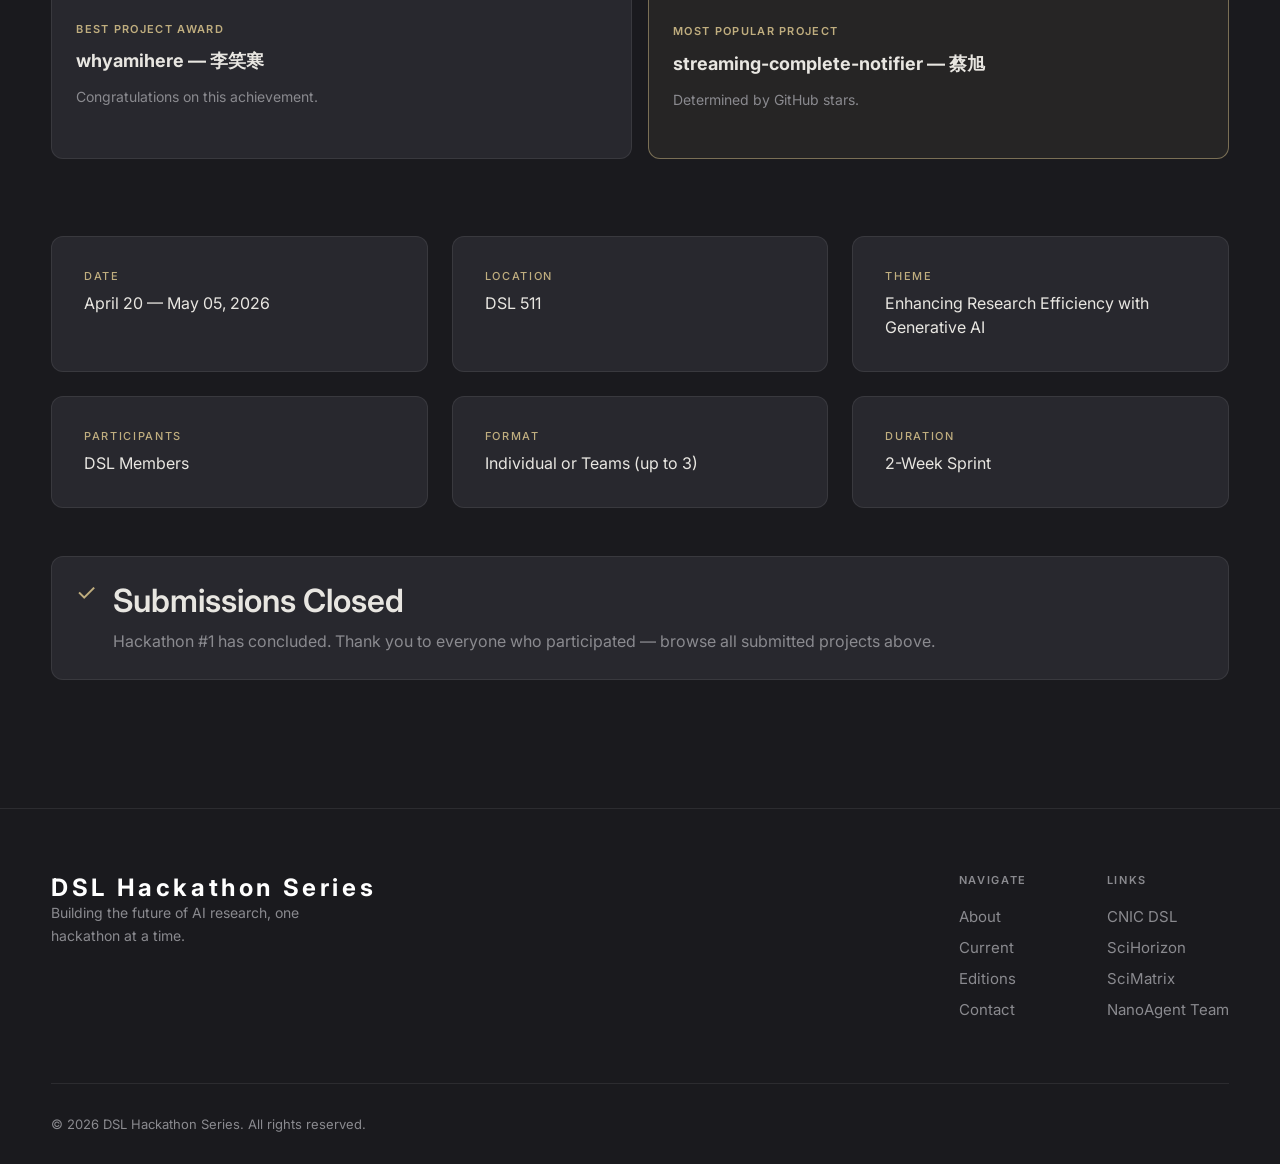
==== commit 6be08163: "fix: bust stale stylesheet cache" ====
--- a/editions/1.html
+++ b/editions/1.html
@@ -5,7 +5,7 @@
   <meta name="viewport" content="width=device-width, initial-scale=1.0">
   <title>DSL Hackathon #1 — Generative AI for Research</title>
   <link rel="icon" type="image/svg+xml" href="../favicon.svg">
-  <link rel="stylesheet" href="../assets/css/style.css">
+  <link rel="stylesheet" href="../assets/css/style.css?v=6a46df65a873">
   <link rel="preconnect" href="https://fonts.googleapis.com">
   <link rel="preconnect" href="https://fonts.gstatic.com" crossorigin>
   <link href="https://fonts.googleapis.com/css2?family=Inter:wght@300;400;500;600;700&family=Playfair+Display:ital,wght@0,400;0,700;1,400&display=swap" rel="stylesheet">
